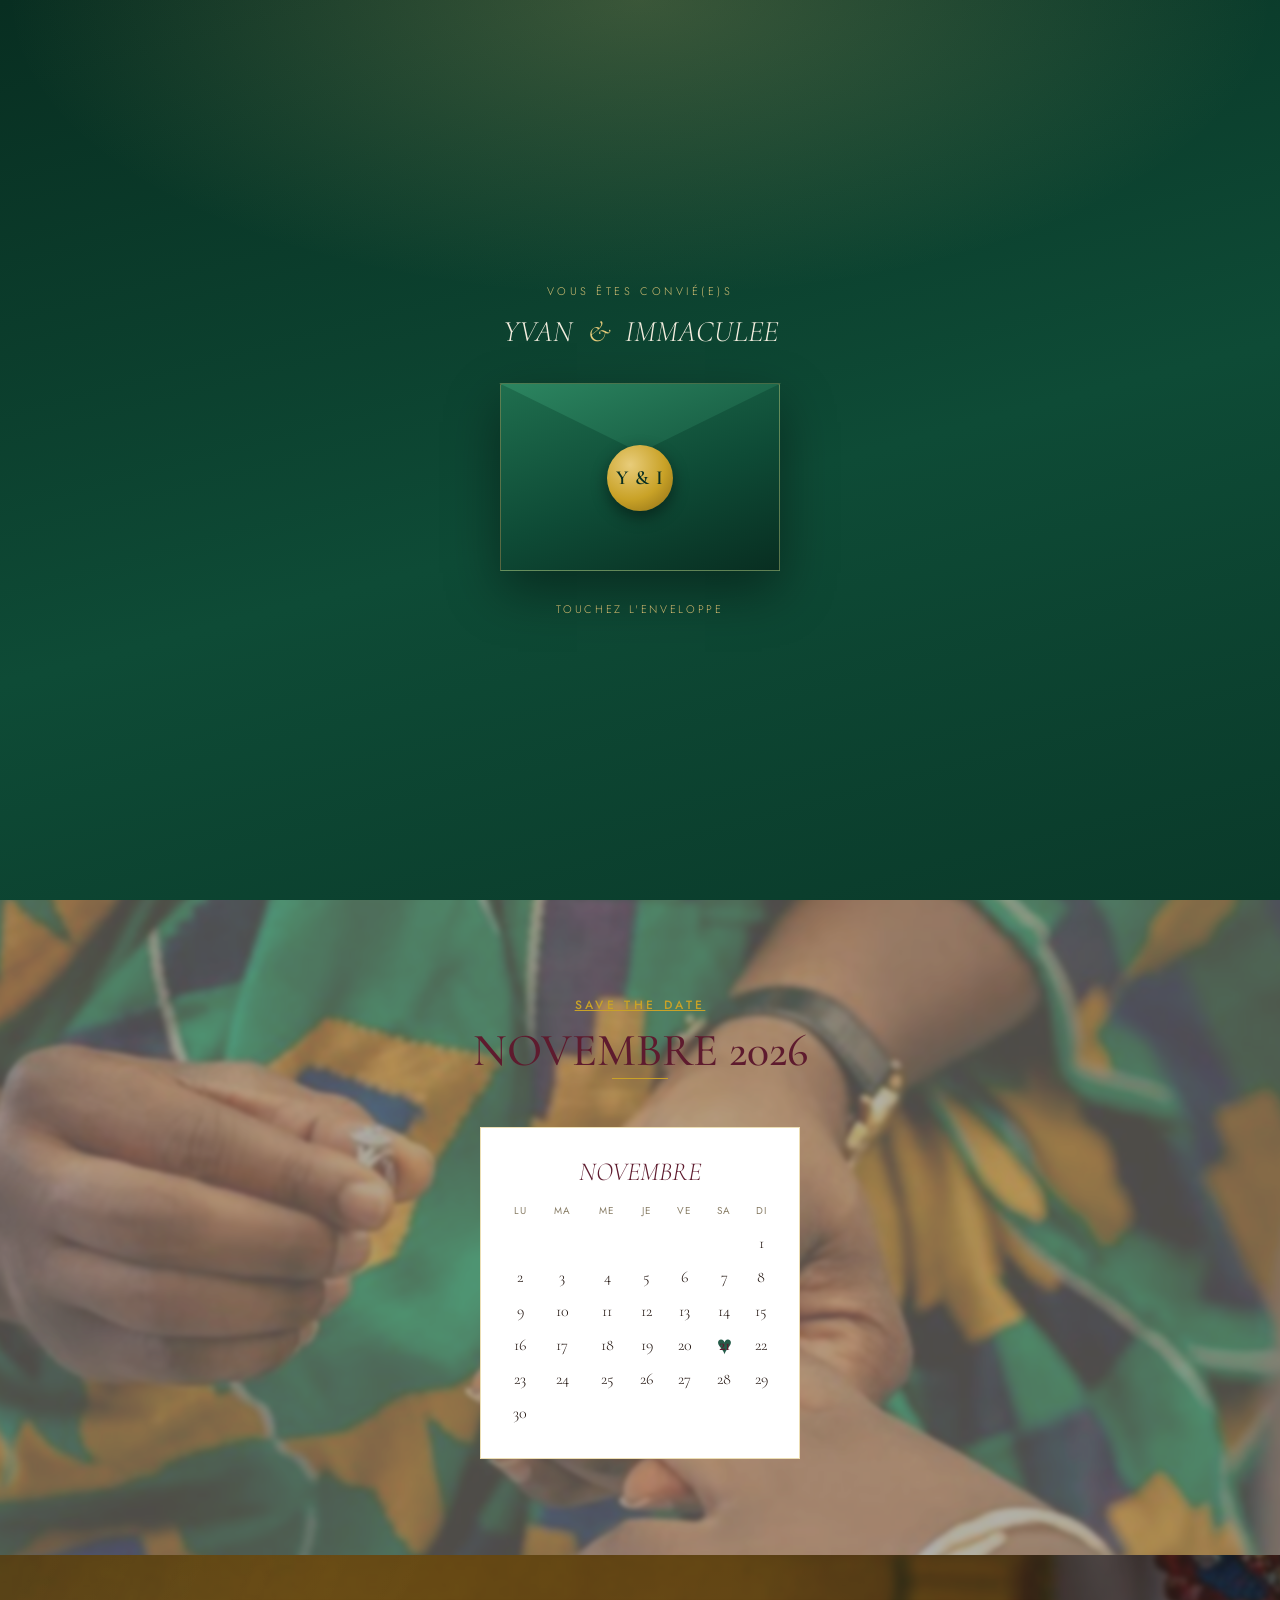
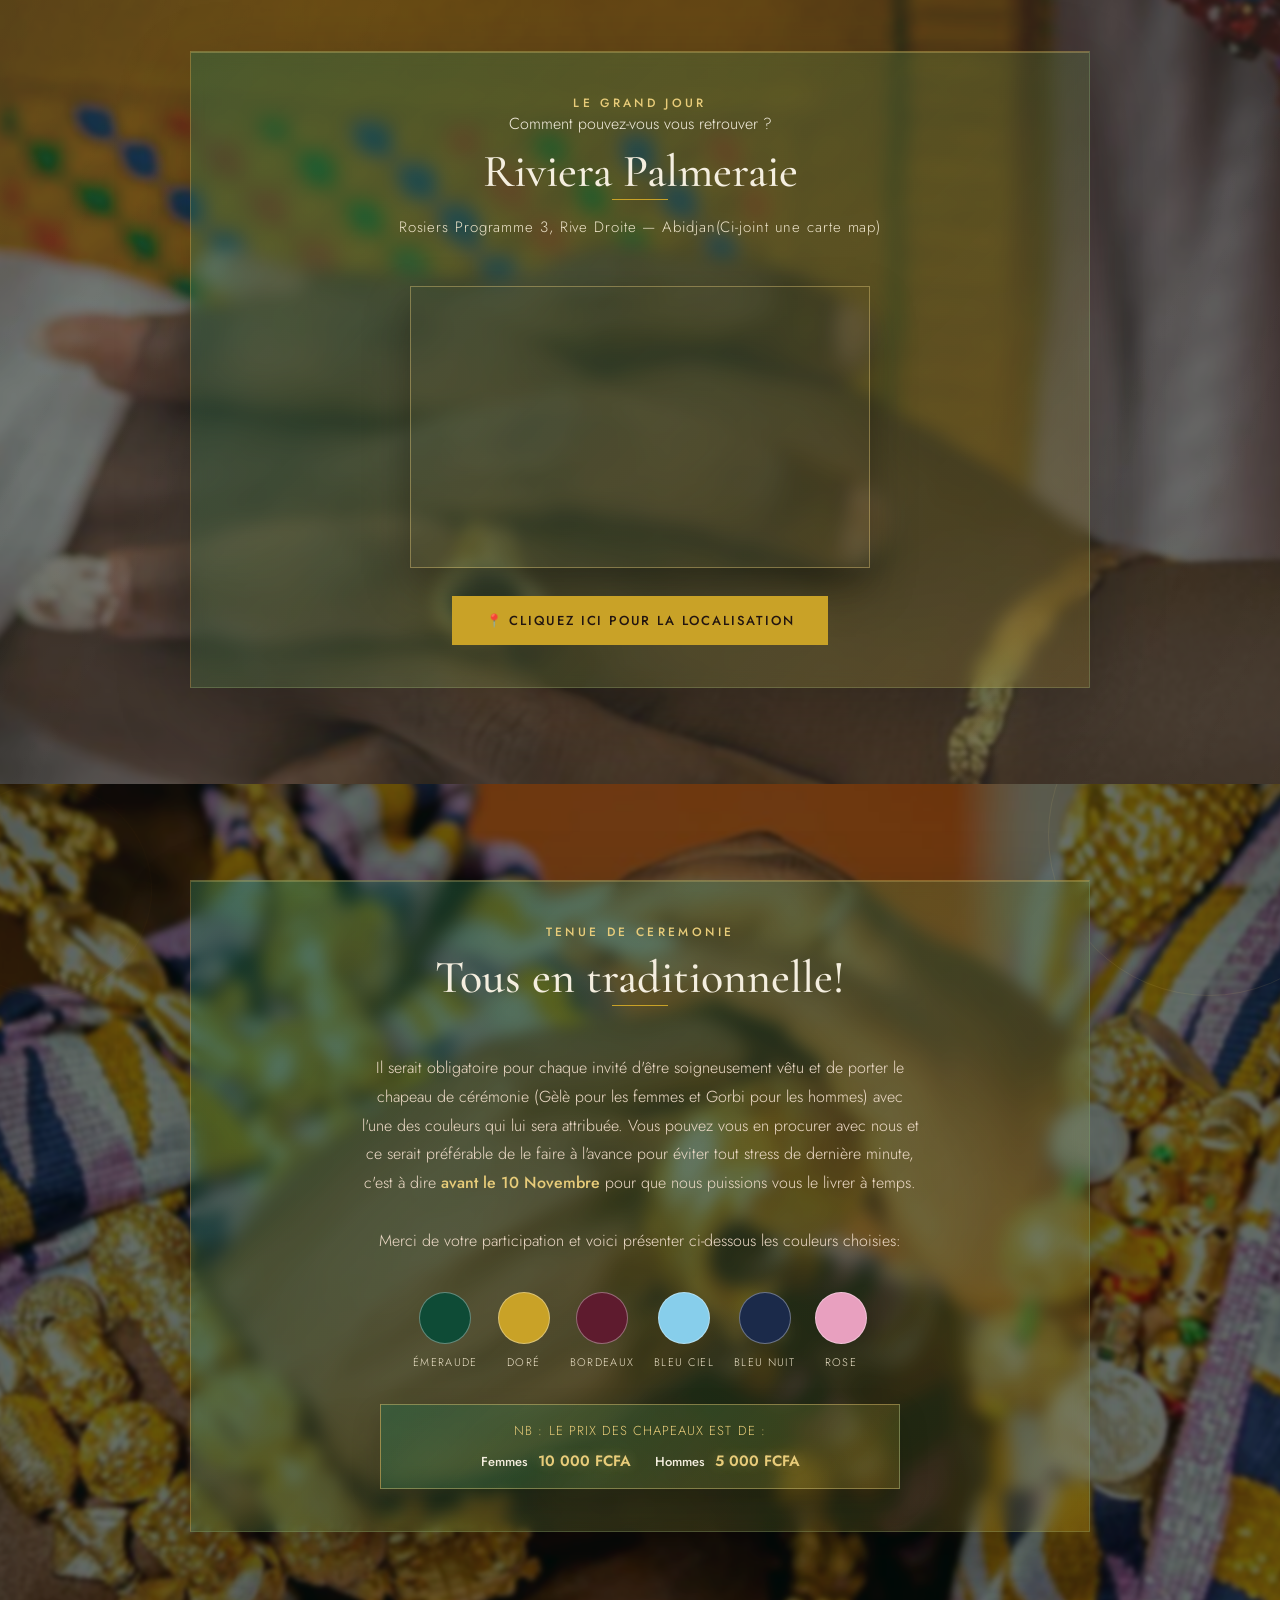
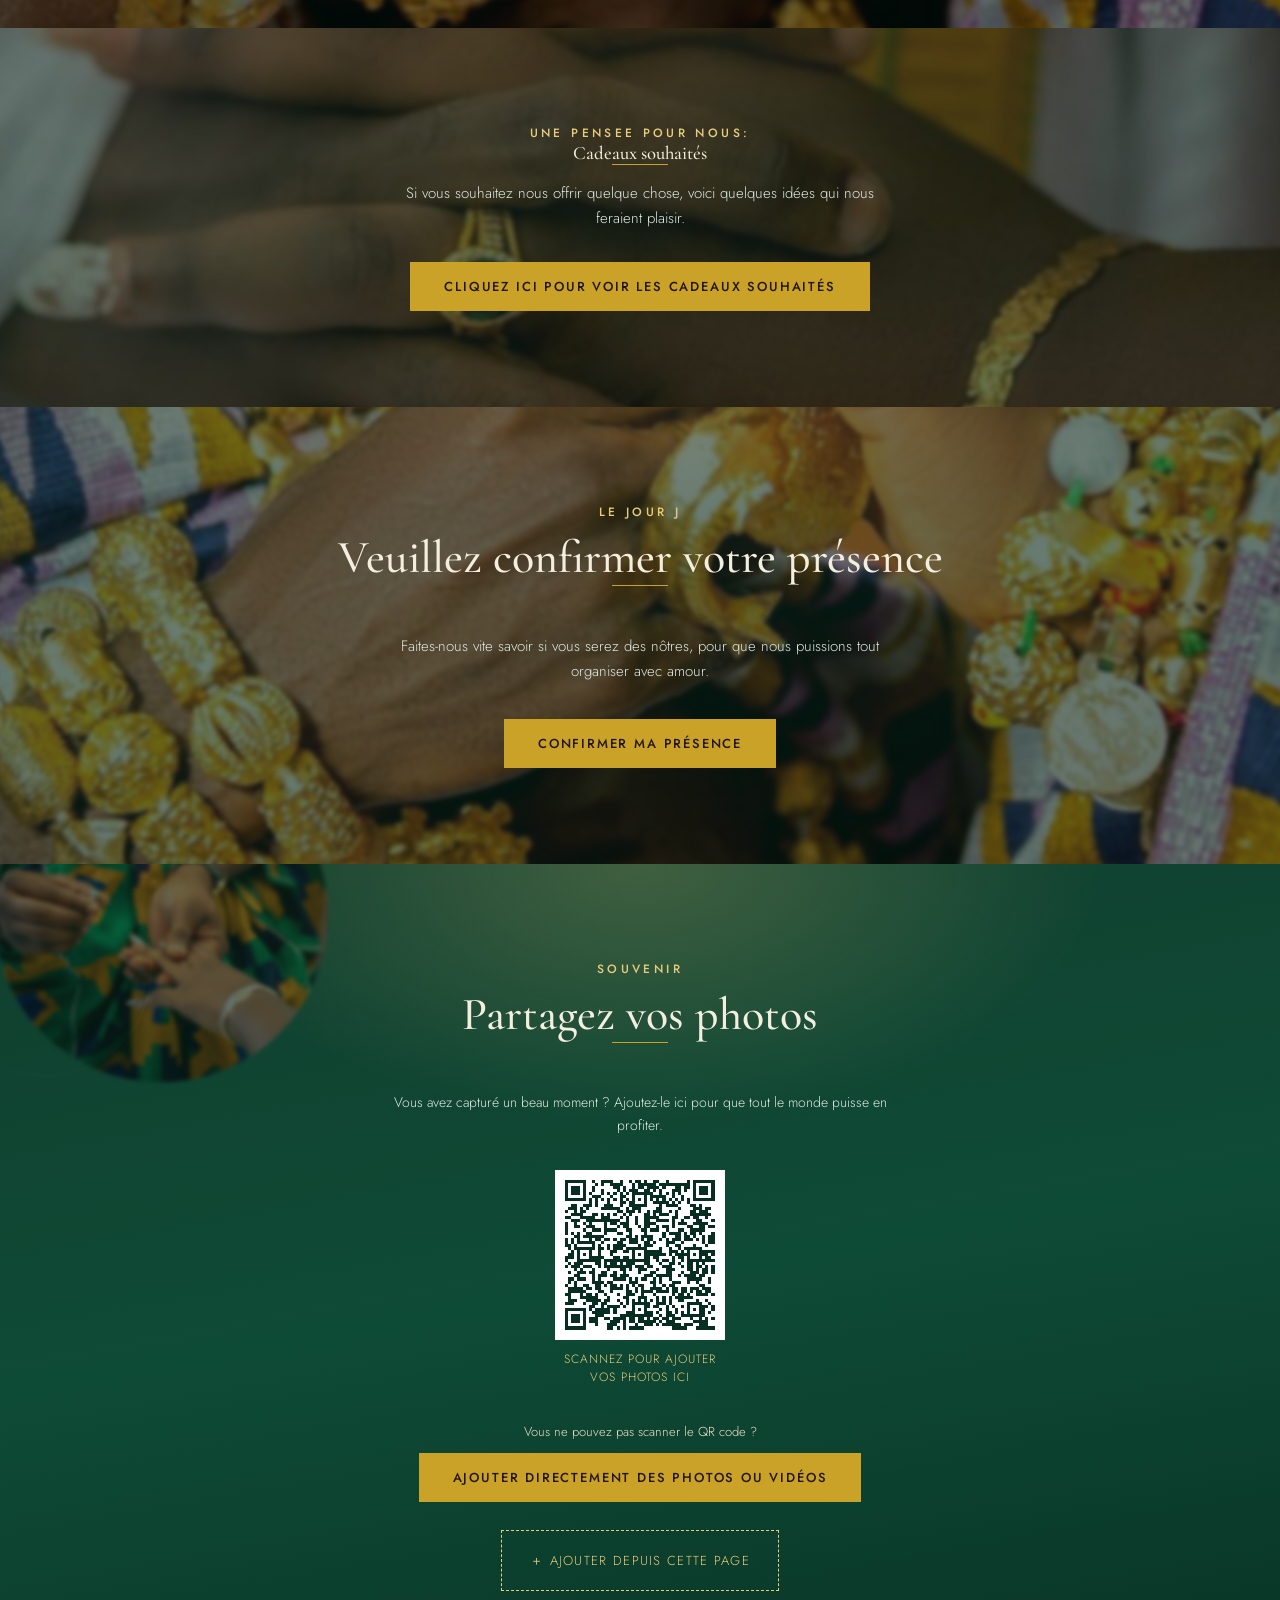
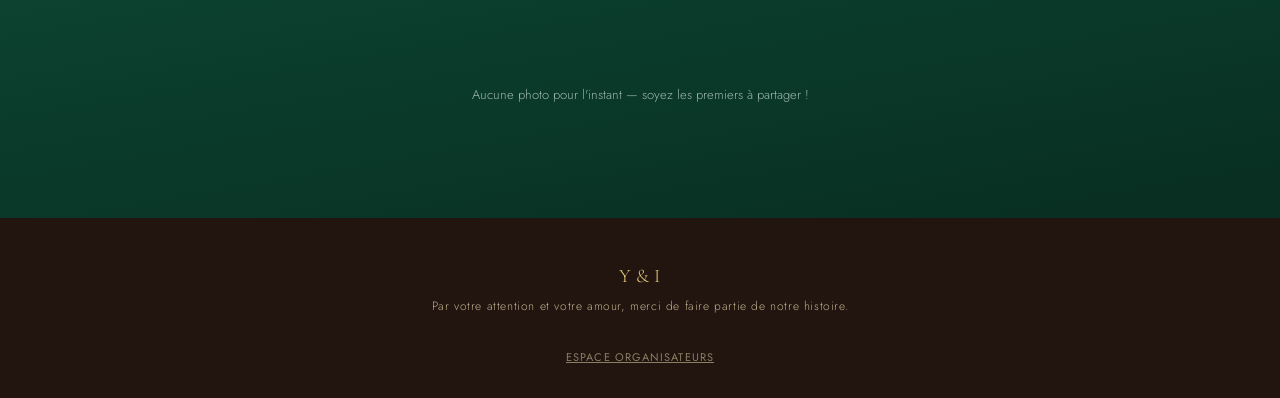
==== invitation-yves-immaculee/index.html @ b12e2ba1 "Ajout du projet invitation mariage" ====
<!DOCTYPE html>
<html lang="fr">
<head>
<meta charset="UTF-8">
<meta name="viewport" content="width=device-width, initial-scale=1.0">
<title>YVAN &amp; IMMACULEE —  CEREMONIE DE DOT</title>
<link rel="preconnect" href="https://fonts.googleapis.com">
<link href="https://fonts.googleapis.com/css2?family=Cormorant+Garamond:ital,wght@0,400;0,500;0,600;1,400;1,500&family=Jost:wght@300;400;500;600&display=swap" rel="stylesheet">
<link rel="stylesheet" href="css/style.css">
</head>
<body>
<!-- ================= ENVELOPE INTRO ================= -->
<div id="envelopeScreen">
  <div class="env-eyebrow">Vous êtes convié(e)s</div>
  <div class="env-names">YVAN <span class="amp">&amp;</span> IMMACULEE</div>
  <div class="envelope" id="envelope">
    <div class="flap"></div>
    <div class="body"></div>
    <div class="seal"><span>Y &amp; I</span></div>
  </div>
  <div class="env-tap">Touchez l'enveloppe</div>
</div>

<!-- ================= HERO ================= -->
<section class="hero">
  <div class="bgphoto"></div>
  <div class="mirror-sheen"></div>
  <div class="spark" style="top:14%; left:16%; animation-delay:0.2s;"></div>
  <div class="spark" style="top:22%; left:80%; animation-delay:1.1s;"></div>
  <div class="spark" style="top:70%; left:10%; animation-delay:1.9s;"></div>
  <div class="spark" style="top:76%; left:86%; animation-delay:0.7s;"></div>
  <div class="content">
    <div class="monogram-circle">
      <span class="letters">Y<span class="amp-mono">&amp;</span>I</span>
    </div>
    <p class="eyebrow">CEREMONIE DE DOT</p>
    <p class="family-line">Les familles SOUMAHORO et ESSECOFY<br>ont pour immense joie, de vous convier au mariage coutumier de leurs enfants</p>
    <h3>YVAN <span class="amp">&amp;</span> IMMACULEE</h3>
    <p class="date-line">Ce Samedi 21 Novembre 2026 — Riviera Palmeraie, Abidjan</p>
    <div class="countdown" id="countdown">
      <div><div class="num" id="cd-days">–</div><div class="lbl">Jours</div></div>
      <div><div class="num" id="cd-hours">–</div><div class="lbl">Heures</div></div>
      <div><div class="num" id="cd-min">–</div><div class="lbl">Min</div></div>
    </div>
  </div>
  <div class="scroll-cue">Défiler ↓</div>
</section>

<!-- ================= SAVE THE DATE ================= -->
<section class="pad savedate">
  <div class="wrap">
    <div class="section-head reveal">
      <p class="eyebrow"><u>Save the date</u></p>
      <h2 style="color:var(--bordeaux);">NOVEMBRE 2026</h2>
      <div class="hairline"></div>
    </div>
    <div class="cal reveal">
      <div class="month">NOVEMBRE</div>
      <table>
        <thead><tr><th>Lu</th><th>Ma</th><th>Me</th><th>Je</th><th>Ve</th><th>Sa</th><th>Di</th></tr></thead>
        <tbody>
          <tr><td>&nbsp;</td><td>&nbsp;</td><td>&nbsp;</td><td>&nbsp;</td><td>&nbsp;</td><td>&nbsp;</td><td>1</td></tr>
          <tr><td>2</td><td>3</td><td>4</td><td>5</td><td>6</td><td>7</td><td>8</td></tr>
          <tr><td>9</td><td>10</td><td>11</td><td>12</td><td>13</td><td>14</td><td>15</td></tr>
          <tr><td>16</td><td>17</td><td>18</td><td>19</td><td>20</td><td class="the-day"><span class="heart">♥</span><span class="n">21</span></td><td>22</td></tr>
          <tr><td>23</td><td>24</td><td>25</td><td>26</td><td>27</td><td>28</td><td>29</td></tr>
          <tr><td>30</td></tr>
        </tbody>
      </table>
    </div>
  </div>
</section>

<!-- ================= LIEU ================= -->
<section class="pad lieu">
  <div class="bgphoto"></div>
  <div class="wrap">
    <div class="section-head center reveal">
      <p class="eyebrow">LE GRAND JOUR</p>
      <p>Comment pouvez-vous vous retrouver ?</p>
      <h2>Riviera Palmeraie</h2>
      <div class="hairline"></div>
      <p class="lieu-address">Rosiers Programme 3, Rive Droite — Abidjan(Ci-joint une carte map)</p>
    </div>
    <div class="map-card reveal">
      <iframe
        src="https://www.openstreetmap.org/export/embed.html?bbox=-3.9745%2C5.3534%2C-3.9445%2C5.3734&amp;layer=mapnik&amp;marker=5.3634%2C-3.9595"
        loading="lazy" title="Localisation Riviera Palmeraie"></iframe>
    </div>
    <a class="btn btn-map reveal" href="https://www.google.com/maps/search/?api=1&query=Riviera+Palmeraie+Rosiers+Programme+3+Abidjan" target="_blank" rel="noopener">📍 Cliquez ici pour la localisation</a>
  </div>
</section>

<!-- ================= DRESS CODE ================= -->
<section class="pad dresscode">
  <div class="bgphoto"></div>
  <div class="wrap">
    <div class="section-head center reveal">
      <p class="eyebrow">TENUE DE CEREMONIE</p>
      <h2>Tous en traditionnelle!</h2>
      <div class="hairline"></div>
    </div>
    <p class="lead center">
      Il serait obligatoire pour chaque invité d'être soigneusement vêtu et de porter le chapeau de cérémonie (Gèlè pour les femmes et Gorbi pour les hommes) avec l'une des couleurs qui lui sera attribuée.
      Vous pouvez vous en procurer avec nous et ce serait préférable de le faire à l'avance pour éviter tout stress de dernière minute, c'est à dire <span class="deadline">avant le 10 Novembre</span> pour que nous puissions vous le livrer à temps. <br><br>
      Merci de votre participation et voici présenter ci-dessous les couleurs choisies:
    </p>
    <div class="swatches">
      <div class="swatch reveal"><div class="chip" style="background:#0E4B36"></div><div class="name">Émeraude</div></div>
      <div class="swatch reveal"><div class="chip" style="background:#C9A227"></div><div class="name">Doré</div></div>
      <div class="swatch reveal"><div class="chip" style="background:#5E1B2E"></div><div class="name">Bordeaux</div></div>
      <div class="swatch reveal"><div class="chip" style="background:#87CEEB"></div><div class="name">Bleu ciel</div></div>
      <div class="swatch reveal"><div class="chip" style="background:#1B2A4A"></div><div class="name">Bleu nuit</div></div>
      <div class="swatch reveal"><div class="chip" style="background:#E8A0BF"></div><div class="name">Rose</div></div>
    </div>
    <div class="hat-prices">
      <p>NB : le prix des chapeaux est de :</p>
      <div class="hat-price-list">
        <span><strong>Femmes</strong> <b>10 000 FCFA</b></span>
        <span><strong>Hommes</strong> <b>5 000 FCFA</b></span>
      </div>
    </div>
  </div>
</section>

<!-- ================= CADEAUX ================= -->
<section class="pad deepbg" id="giftsSection">
  <div class="wrap center reveal">
    <p class="eyebrow">UNE PENSEE POUR NOUS:</p>
    <h3>Cadeaux souhaités</h3>
    <div class="hairline"></div>
    <p class="lead" style="max-width:480px; margin:0 auto 30px; font-size:15px; line-height:1.7; color:#DCEAE2;">
      Si vous souhaitez nous offrir quelque chose, voici quelques idées qui nous feraient plaisir.
    </p>
    <button class="btn" id="giftsOpenBtn">Cliquez ici pour voir les cadeaux souhaités</button>
    <div class="rsvp-form" id="giftsList" style="max-width:560px;">
      <p style="text-align:center; font-family:'Cormorant Garamond',serif; font-style:italic; color:var(--cream); font-size:15px; margin-bottom:22px;">
        Pour vous guider dans vos attentions, voici quelques suggestions de cadeaux ainsi que les enseignes et centres commerciaux où les trouver à Abidjan.
      </p>

      <div class="gift-category">
        <h4>Univers Électroménager &amp; Cuisine</h4>
        <p class="where"><strong>Où chercher :</strong> PlaYce Marcory / PlaYce Palmeraie &amp; Cap Sud / Cap Nord (Hypermarché Carrefour, magasins Fnac ou boutiques de la galerie)</p>
        <ul>
          <li>Friteuse avec ou sans huile (Airfryer) de grande capacité</li>
          <li>Mixeur</li>
          <li>Ustensiles de cuisine.</li>
          <li>Gadget de rangement.</li>
          <li>Service de vaisselles, poêles et casseroles de marque</li>
          <li>Micro-onde ou mini four</li>
          <li>Machine à laver semi-automatique</li>
        </ul>
      </div>

      <div class="gift-category">
        <h4>Univers Décoration &amp; Linge de Maison</h4>
        <p class="where"><strong>Où chercher :</strong> Orca Déco (Marcory VGE / Abidjan Mall) — grand showroom d'ameublement et décoration</p>
        <ul>
          <li>Parures de lit complètes (coton satiné, king size)</li>
          <li>Ensemble de vaisselle complet de cérémonie</li>
          <li>Ensemble de verre et coupe.</li>
          <li>Miroirs décoratifs, vases en céramique ou tableaux.</li>
        </ul>
      </div>

      <div class="gift-category">
        <h4>Univers Culture &amp; Artisanat Ivoirien</h4>
        <p class="where"><strong>Où chercher :</strong> Le Comptoir des Artisans (Cocody) &amp; Le CAVA (Marcory Zone 3) — boutiques créateurs et villages artisanaux</p>
        <ul>
          <li>Véritable pagne Baoulé ou pagne Kita traditionnel de cérémonie</li>
          <li>Nappes et linge de table en tissu traditionnel revisité</li>
        </ul>
      </div>

      <div class="gift-category">
        <h4>Option Libre Choix (La Cagnotte)</h4>
        <p class="where"><strong>Où chercher :</strong> le jour de la réception, directement sur le lieu de l'événement</p>
        <ul>
          <li>Une urne sécurisée sera mise à votre disposition pour vos enveloppes</li>
          <li>Un album photo de leur mariage, une illustration ou aquarelle personnalisée de leur lieu de réception, du linge de maison brodé à leurs initiales, ou une participation à leur voyage</li>
          <li>Les présents sous forme de bouquets d'argent ou de gâteaux de billets (Money Cakes) sont également les bienvenus</li>
        </ul>
        <div class="gift-momo">
          Pour les personnes à court de liquidité :<br>
          <strong>Orange Money :</strong> 0703583299 &nbsp;•&nbsp; <strong>Wave :</strong> 0101643606
        </div>
      </div>

      <p class="gift-thanks">Merci chaleureusement pour votre présence et votre bienveillance à l'occasion de notre union !</p>
    </div>
  </div>
</section>

<!-- ================= RSVP ================= -->
<section class="pad rsvp deepbg" id="rsvpSection">
  <div class="wrap">
    <div class="section-head reveal">
      <p class="eyebrow">LE JOUR J</p>
      <h3>Veuillez confirmer votre présence</h3>
      <div class="hairline"></div>
    </div>
    <p class="lead reveal">Faites-nous vite savoir si vous serez des nôtres, pour que nous puissions tout organiser avec amour.</p>
    <button class="btn reveal" id="rsvpOpenBtn">Confirmer ma présence</button>
    <div class="rsvp-form" id="rsvpForm">
      <label for="rsvpName">Votre nom complet</label>
      <input type="text" id="rsvpName" placeholder="Ex : Immaculée SOUMAHORO" required>
      <label>Serez-vous présent(e) ?</label>
      <div class="rsvp-choice">
        <button type="button" data-val="oui" id="rsvpYes">Oui, je serai là</button>
        <button type="button" data-val="non" id="rsvpNo">Non, je ne pourrai pas</button>
      </div>
      <label for="rsvpGuests">Nombre de personnes (vous inclus(e))</label>
      <input type="number" id="rsvpGuests" min="1" value="0">
      <button class="btn" id="rsvpSubmitBtn" style="margin-top:20px; width:100%;">Envoyer ma réponse</button>
      <div class="rsvp-msg" id="rsvpMsg"></div>
      <div id="rsvpWhatsappWrap" style="display:none; margin-top:14px; text-align:center;">
        <a class="btn-outline" id="rsvpWhatsappLink" href="#" target="_blank" rel="noopener">📲 Prévenir l'organisatrice par WhatsApp</a>
      </div>
    </div>
  </div>
</section>

<!-- ================= PHOTOS ================= -->
<section class="pad photos deepbg" id="photosSection">
  <div class="wrap">
    <div class="section-head center reveal">
      <p class="eyebrow">SOUVENIR</p>
      <h3>Partagez vos photos</h3>
      <div class="hairline"></div>
    </div>
    <p class="lead center">Vous avez capturé un beau moment ? Ajoutez-le ici pour que tout le monde puisse en profiter.</p>
    <div class="qr-block reveal">
      <div id="qrCode"></div>
      <p>Scannez pour ajouter vos photos ici</p>
    </div>
    <div class="direct-upload reveal">
      <p>Vous ne pouvez pas scanner le QR code ?</p>
      <a class="btn" href="upload.html">Ajouter directement des photos ou vidéos</a>
    </div>
    <div class="upload-zone reveal">
      <label class="upload-label" for="photoInput">＋ Ajouter depuis cette page</label>
      <input type="file" id="photoInput" accept="image/*,video/mp4,video/quicktime,video/webm" multiple>
      <div class="upload-status" id="uploadStatus"></div>
    </div>
    <div class="gallery" id="gallery">
      <div class="empty">Chargement des photos…</div>
    </div>
  </div>
</section>

<footer>
  <span class="amp-small">Y &amp; I</span>
  Par votre attention et votre amour, merci de faire partie de notre histoire.
  <br><br>
  <button id="adminOpenBtn">ESPACE ORGANISATEURS</button>
</footer>

<!-- ADMIN MODAL -->
<div class="modal-overlay" id="adminOverlay">
  <div class="modal">
    <button class="modal-close" id="adminCloseBtn" aria-label="Fermer">×</button>
    <div id="adminGate">
      <h3>Espace organisateurs</h3>
      <p class="hint">Réservé aux mariés &amp; à la famille — entrez le code d'accès.</p>
      <label for="adminPass">Code</label>
      <input type="password" id="adminPass">
      <button class="btn" id="adminUnlockBtn" style="margin-top:16px;">Entrer</button>
      <p class="admin-msg" id="adminGateMsg"></p>
    </div>
    <div id="adminPanel" style="display:none;">
      <h3>Confirmations de présence</h3>
      <p class="hint">Liste des invités ayant répondu, mise à jour en temps réel.</p>
      <table class="admin-table" id="adminTableList"></table>
      <hr style="margin:26px 0; border:none; border-top:1px solid #e3dac6;">
      <h3 style="font-size:18px;">Souvenirs des invités</h3>
      <p class="hint">Récupère toutes les photos et vidéos partagées en un clic (fichier .zip téléchargé sur ton téléphone).</p>
      <button class="btn" id="adminDownloadPhotosBtn">Télécharger tous les souvenirs (.zip)</button>
      <p class="admin-msg" id="adminPhotosMsg"></p>
      <hr style="margin:26px 0; border:none; border-top:1px solid #e3dac6;">
      <h3 style="font-size:18px;">Modifier le code secret</h3>
      <p class="hint">Choisis un nouveau code d'accès pour l'espace organisateurs.</p>
      <label for="adminNewCode">Nouveau code</label>
      <input type="text" id="adminNewCode" placeholder="Ex : YVESIMMA2026">
      <button class="btn" id="adminChangeCodeBtn" style="margin-top:14px;">Enregistrer le nouveau code</button>
      <p class="admin-msg" id="adminChangeCodeMsg"></p>
    </div>
  </div>
</div>

<script src="js/lib/qrcode.min.js"></script>
<script src="js/lib/jszip.min.js"></script>
<script src="js/script.js"></script>
</body>
</html>
---- invitation-yves-immaculee/css/style.css ----
:root{
    --cream:#F4EEDF;
    --cream-2:#ECE2C8;
    --emerald:#0E4B36;
    --emerald-deep:#082E21;
    --emerald-soft:#1F6E4E;
    --emerald-mid:#155C42;
    --gold:#C9A227;
    --gold-soft:#E8CC7A;
    --gold-dim: rgba(201,162,39,0.35);
    --bordeaux:#5E1B2E;
    --bordeaux-deep:#3B0F1D;
    --ink:#221510;
    --line: rgba(201,162,39,0.35);
    --glass-bg: rgba(232, 204, 122, 0.08);
    --glass-border: rgba(232, 204, 122, 0.28);
  }
  *{box-sizing:border-box;margin:0;padding:0;}
  html{scroll-behavior:smooth;}
  body{
    background:var(--cream);
    color:var(--ink);
    font-family:'Jost', sans-serif;
    font-weight:300;
    overflow-x:hidden;
  }
  h1,h2,h3,.serif{
    font-family:'Cormorant Garamond', serif;
    font-weight:500;
  }
  .eyebrow{
    font-family:'Jost', sans-serif;
    font-size:12px;
    letter-spacing:0.28em;
    text-transform:uppercase;
    color:var(--gold);
    font-weight:500;
  }
  @media (prefers-reduced-motion: reduce){
    *{animation-duration:0.01ms !important; animation-iteration-count:1 !important; transition-duration:0.01ms !important;}
  }

  /* ================= ENVELOPE INTRO ================= */
  #envelopeScreen{
    position:fixed; inset:0; z-index:100;
    display:flex; flex-direction:column; align-items:center; justify-content:center;
    background:
      radial-gradient(90% 60% at 50% 0%, rgba(232,204,122,0.22) 0%, rgba(232,204,122,0) 55%),
      linear-gradient(165deg, var(--emerald-deep) 0%, var(--emerald) 55%, #0a3a2a 100%);
    text-align:center;
    padding:32px;
    transition:opacity 1s ease, visibility 1s ease;
  }
  #envelopeScreen.hidden{opacity:0; visibility:hidden; pointer-events:none;}
  .env-eyebrow{
    color:var(--gold-soft);
    font-size:11px;
    letter-spacing:0.32em;
    text-transform:uppercase;
    margin-bottom:14px;
    opacity:0.9;
  }
  .env-names{
    font-family:'Cormorant Garamond', serif;
    font-style:italic;
    color:var(--cream);
    font-size:clamp(22px,6vw,30px);
    margin-bottom:34px;
  }
  .env-names .amp{color:var(--gold-soft);padding:0 8px;}
  .envelope{
    width:min(78vw, 280px);
    aspect-ratio:1.5/1;
    position:relative;
    cursor:pointer;
    -webkit-tap-highlight-color:transparent;
  }
  .envelope .body{
    position:absolute; inset:0;
    background:linear-gradient(160deg,#1F6E4E,#0E4B36 55%,#082E21);
    border:1px solid rgba(232,204,122,0.35);
    box-shadow:0 20px 50px rgba(0,0,0,0.4);
  }
  .envelope .flap{
    position:absolute; top:-1px; left:-1px; right:-1px;
    height:60%;
    background:linear-gradient(160deg,#2C8560,#0E4B36);
    clip-path: polygon(0 0, 100% 0, 50% 62%);
    border:1px solid rgba(232,204,122,0.35);
    transform-origin:top center;
    transition:transform 0.9s cubic-bezier(.4,.2,.2,1);
    z-index:3;
  }
  .envelope.open .flap{ transform: rotateX(155deg); }
  .envelope .seal{
    position:absolute; top:50%; left:50%;
    width:66px; height:66px;
    transform:translate(-50%,-50%);
    border-radius:50%;
    background:radial-gradient(circle at 35% 30%, #E8CC7A, #C9A227 55%, #8a6a14 100%);
    display:flex; align-items:center; justify-content:center;
    box-shadow:0 6px 16px rgba(0,0,0,0.45);
    z-index:4;
    transition:transform 0.5s ease, opacity 0.5s ease;
  }
  .envelope.open .seal{ transform:translate(-50%,-50%) scale(0.4); opacity:0; }
  .envelope .seal span{
    font-family:'Cormorant Garamond', serif;
    color:#082E21;
    font-size:20px;
    letter-spacing:1px;
    font-weight:600;
  }
  .env-tap{
    margin-top:30px;
    color:var(--gold-soft);
    font-size:11px;
    letter-spacing:0.24em;
    text-transform:uppercase;
    animation:tapPulse 2.4s ease-in-out infinite;
  }
  @keyframes tapPulse{0%,100%{opacity:0.55;}50%{opacity:1;}}
  .env-leaf{
    position:absolute; width:34px; opacity:0.5;
  }

  /* ================= HERO ================= */
  .hero{
    min-height:100vh;
    background:
      radial-gradient(60% 45% at 50% 0%, rgba(232,204,122,0.28) 0%, rgba(232,204,122,0) 60%),
      linear-gradient(170deg, #123E2E 0%, #0E4B36 45%, #082E21 100%);
    color:var(--cream);
    display:flex; flex-direction:column; align-items:center; justify-content:center;
    text-align:center;
    padding:70px 24px 90px;
    position:relative;
    overflow:hidden;
  }
  .hero .bgphoto{
    position:absolute; inset:0;
    background-image:url('../img/photo1.jpg');
    background-size:cover; background-position:center 30%;
    filter:blur(2px) brightness(0.58) saturate(1.15);
    transform:scale(1.04);
    opacity:0.72;
  }
  .hero .mirror-sheen{
    position:absolute; inset:0;
    background:
      linear-gradient(115deg, rgba(255,255,255,0.14) 0%, rgba(255,255,255,0) 22%, rgba(255,255,255,0) 78%, rgba(255,255,255,0.08) 100%),
      linear-gradient(170deg, rgba(8,46,33,0.35) 0%, rgba(201,162,39,0.16) 55%, rgba(8,46,33,0.55) 100%);
    mix-blend-mode:soft-light;
    pointer-events:none;
  }
  .hero::before{
    content:"";
    position:absolute; inset:16px;
    border:1px solid rgba(232,204,122,0.4);
    pointer-events:none;
  }
  .hero .content{
    position:relative; z-index:2; display:flex; flex-direction:column; align-items:center;
    padding:34px 42px;
    border:1px solid rgba(232,204,122,0.24);
    background:linear-gradient(135deg, rgba(31,110,78,0.34), rgba(201,162,39,0.16));
    box-shadow:0 24px 70px rgba(0,0,0,0.2), inset 0 1px 0 rgba(232,204,122,0.28);
    backdrop-filter:blur(5px);
    -webkit-backdrop-filter:blur(5px);
  }
  .hero .spark{
    position:absolute; width:4px; height:4px; border-radius:50%;
    background:var(--gold-soft); opacity:0;
    animation:twinkle 3.6s ease-in-out infinite;
  }
  @keyframes fadeUp{ to{opacity:1; transform:translateY(0);} }
  @keyframes twinkle{0%,100%{opacity:0; transform:scale(0.6);}50%{opacity:0.9; transform:scale(1.3);}}
  .monogram-circle{
    width:120px; height:120px; border-radius:50%;
    border:1px solid rgba(232,204,122,0.55);
    display:flex; align-items:center; justify-content:center;
    position:relative; margin-bottom:22px;
    opacity:0; animation:fadeUp 1.2s ease forwards 0.1s;
  }
  .monogram-circle::before{
    content:""; position:absolute; inset:9px;
    border:1px solid rgba(232,204,122,0.3); border-radius:50%;
  }
  .monogram-circle .letters{
    font-family:'Cormorant Garamond', serif; font-size:36px; font-weight:500;
    color:var(--gold-soft); letter-spacing:2px;
  }
  .monogram-circle .letters .amp-mono{
    font-style:italic; font-size:19px; color:var(--cream); padding:0 6px; vertical-align:middle;
  }
  .family-line{
    font-family:'Cormorant Garamond', serif; font-style:italic;
    font-size:clamp(15px,2.4vw,19px); color:var(--cream-2);
    max-width:520px; line-height:1.65;
    opacity:0; animation:fadeUp 1s ease forwards 1.1s;
  }
  .hero .eyebrow{opacity:0; animation:fadeUp 1s ease forwards 1.5s; color:var(--gold-soft); margin-top:16px;}
  .hero h1{
    font-size:clamp(46px,9vw,90px); line-height:0.95; margin:14px 0 12px;
    opacity:0; color:var(--cream); animation:fadeUp 1.2s ease forwards 1.7s;
  }
  .hero h1 .amp{color:var(--gold-soft); font-style:italic; padding:0 14px;}
  .hero .date-line{
    font-size:14px; letter-spacing:0.16em; text-transform:uppercase; color:var(--cream-2);
    opacity:0; animation:fadeUp 1s ease forwards 2s;
  }
  .countdown{display:flex; gap:26px; margin-top:42px; opacity:0; animation:fadeUp 1s ease forwards 2.3s;}
  .countdown div{text-align:center;}
  .countdown .num{font-family:'Cormorant Garamond',serif; font-size:36px; color:var(--gold-soft);}
  .countdown .lbl{font-size:10px; letter-spacing:0.2em; text-transform:uppercase; color:var(--cream-2);}
  .scroll-cue{
    position:absolute; bottom:28px; font-size:11px; letter-spacing:0.2em; text-transform:uppercase;
    color:var(--gold-soft); opacity:0; z-index:2;
    animation:fadeUp 1s ease forwards 2.7s, bob 2.4s ease-in-out infinite 3.3s;
  }
  @keyframes bob{0%,100%{transform:translateY(0);}50%{transform:translateY(6px);}}

  /* ================= GENERIC SECTIONS ================= */
  section.pad{padding:96px 24px;}
  .wrap{max-width:900px; margin:0 auto;}
  .center{text-align:center;}
  .section-head{margin-bottom:48px;}
  .section-head h2,
  .section-head h3{font-size:clamp(30px,5vw,46px); margin-top:8px;}
  .hairline{width:56px; height:1px; background:var(--gold); margin:0 auto 16px;}
  .reveal{opacity:0; transform:translateY(26px); transition:opacity 0.9s cubic-bezier(.2,.7,.3,1), transform 0.9s cubic-bezier(.2,.7,.3,1);}
  .reveal.visible{opacity:1; transform:none;}

  .deepbg{
    background:
      radial-gradient(60% 45% at 50% 0%, rgba(232,204,122,0.22) 0%, rgba(232,204,122,0) 60%),
      linear-gradient(170deg, #123E2E 0%, #0E4B36 45%, #082E21 100%);
    color:var(--cream);
    position:relative; overflow:hidden;
  }
  .deepbg::before,
  .savedate::before{
    content:"";
    position:absolute; inset:0;
    background-size:cover;
    background-position:center;
    filter:blur(2px) brightness(0.58) saturate(1.1);
    transform:scale(1.04);
    opacity:0.68;
    z-index:0;
  }
  #giftsSection::before{background-image:url('../img/photo2.jpg');}
  #rsvpSection::before{background-image:url('../img/photo3.jpg');}
  #photosSection::before{background-image:url('../img/photo1.jpg');}
  .savedate::before{background-image:url('../img/photo1.jpg');}
  .deepbg::after{
    content:"";
    position:absolute; inset:0;
    background:linear-gradient(115deg, rgba(255,255,255,0.08) 0%, rgba(255,255,255,0) 30%, rgba(255,255,255,0) 75%, rgba(255,255,255,0.05) 100%);
    mix-blend-mode:soft-light; pointer-events:none;
  }
  .deepbg > *{position:relative; z-index:1;}
  .savedate > *{position:relative; z-index:1;}
  .deepbg .section-head h2,
  .deepbg .section-head h3{color:var(--cream);}
  .deepbg .eyebrow{color:var(--gold-soft);}

  /* ---- Save the date calendar ---- */
  .savedate{text-align:center; position:relative; overflow:hidden;}
  .cal{max-width:320px; margin:0 auto; background:#fff; border:1px solid var(--line); padding:28px 20px;}
  .cal .month{font-family:'Cormorant Garamond',serif; font-style:italic; font-size:26px; color:var(--bordeaux); margin-bottom:16px;}
  .cal table{width:100%; border-collapse:collapse;}
  .cal th{font-size:10px; letter-spacing:0.1em; text-transform:uppercase; color:#8a7f68; padding-bottom:8px; font-weight:400;}
  .cal td{font-family:'Cormorant Garamond',serif; font-size:16px; text-align:center; padding:7px 0; color:var(--ink);}
  .cal td.the-day{position:relative; color:var(--bordeaux); font-weight:600;}
  .cal td.the-day .heart{
    position:absolute; inset:0; display:flex; align-items:center; justify-content:center;
    font-size:26px; color:var(--emerald); opacity:0.9;
  }
  .cal td.the-day span.n{position:relative; z-index:2;}

  /* ---- Lieu (avec carte GPS) ---- */
  .lieu{position:relative; overflow:hidden; color:var(--cream); text-align:center;}
  .lieu .bgphoto{
    background-image:url('../img/photo2.jpg');
    position:absolute; inset:0;
    background-size:cover; background-position:center 30%;
    filter:blur(2px) brightness(0.5) saturate(1.1);
    transform:scale(1.04);
    opacity:0.78;
    z-index:0;
  }
  .lieu::before{content:""; position:absolute; inset:0; background:linear-gradient(170deg, rgba(8,46,33,0.7), rgba(14,75,54,0.55)); z-index:0;}
  .lieu::after{content:""; position:absolute; inset:0; background:linear-gradient(115deg, rgba(255,255,255,0.1) 0%, rgba(255,255,255,0) 28%, rgba(255,255,255,0) 76%, rgba(255,255,255,0.06) 100%); mix-blend-mode:soft-light; z-index:0; pointer-events:none;}
  .lieu > *{position:relative; z-index:1;}
  .lieu .wrap{
    padding:42px 34px;
    border:1px solid rgba(232,204,122,0.24);
    background:linear-gradient(135deg, rgba(31,110,78,0.4), rgba(201,162,39,0.18));
    box-shadow:0 24px 70px rgba(0,0,0,0.22), inset 0 1px 0 rgba(232,204,122,0.3);
    backdrop-filter:blur(8px);
    -webkit-backdrop-filter:blur(8px);
  }
  .lieu .eyebrow{color:var(--gold-soft);}
  .lieu .section-head h2,
  .lieu .section-head h3{color:var(--cream);}
  .lieu-address{font-size:15px; letter-spacing:0.06em; color:var(--cream-2); margin-top:4px;}
  .map-card{
    width:min(100%, 460px); margin:36px auto 28px; border:1px solid rgba(232,204,122,0.4);
    overflow:hidden; box-shadow:0 20px 40px rgba(0,0,0,0.35);
  }
  .map-card iframe{width:100%; height:280px; border:0; display:block; filter:saturate(0.85);}
  .btn-map{display:inline-block; text-decoration:none;}

  /* ---- Dress code ---- */
  .dresscode{position:relative; overflow:hidden; background:var(--emerald-deep);}
  .dresscode::after{content:""; position:absolute; inset:0; background:linear-gradient(115deg, rgba(255,255,255,0.1) 0%, rgba(255,255,255,0) 28%, rgba(255,255,255,0) 76%, rgba(255,255,255,0.06) 100%); mix-blend-mode:soft-light; z-index:0; pointer-events:none;}
  .welcome-line{
    font-family:'Cormorant Garamond',serif; font-style:italic; text-align:center;
    font-size:clamp(19px,3.6vw,26px); color:var(--cream); max-width:520px; margin:0 auto 40px; line-height:1.5;
  }
  .dresscode .bgphoto{
    position:absolute; inset:0;
    background-image:url('../img/photo3.jpg');
    background-size:cover; background-position:center 35%;
    filter:blur(2px) brightness(0.52) saturate(1.1);
    transform:scale(1.04);
    opacity:0.78;
    z-index:0;
  }
  .dresscode > *{position:relative; z-index:1;}
  .dresscode .wrap{
    padding:42px 34px;
    border:1px solid rgba(232,204,122,0.22);
    background:linear-gradient(135deg, rgba(31,110,78,0.42), rgba(201,162,39,0.18));
    box-shadow:0 24px 70px rgba(0,0,0,0.2), inset 0 1px 0 rgba(232,204,122,0.26);
    backdrop-filter:blur(8px);
    -webkit-backdrop-filter:blur(8px);
  }
  .dresscode::before{content:""; position:absolute; width:320px; height:320px; border:1px solid rgba(232,204,122,0.1); border-radius:50%; top:-110px; right:-90px; pointer-events:none; z-index:1;}
  .dresscode::after{content:""; position:absolute; width:210px; height:210px; border:1px solid rgba(232,204,122,0.08); border-radius:50%; bottom:-80px; left:-60px; pointer-events:none;}
  .dresscode .eyebrow{color:var(--gold-soft);}
  .dresscode .section-head h2,
  .dresscode .section-head h3{color:var(--cream);}
  .dresscode p.lead{max-width:560px; margin:0 auto 36px; font-size:16px; line-height:1.8; color:#EFDCC9;}
  .dresscode .deadline{color:var(--gold-soft); font-weight:500;}
  .swatches{display:flex; justify-content:center; gap:20px; flex-wrap:wrap;}
  .swatch{text-align:center;}
  .swatch .chip{width:52px; height:52px; border-radius:50%; margin:0 auto 10px; border:1px solid rgba(255,255,255,0.35); transition:transform 0.35s ease;}
  .swatch:hover .chip{transform:scale(1.12);}
  .swatch .name{font-size:11px; letter-spacing:0.12em; text-transform:uppercase; color:var(--cream-2);}
  .hat-prices{
    max-width:520px; margin:34px auto 0; padding:16px 20px;
    border:1px solid rgba(232,204,122,0.42);
    background:linear-gradient(135deg, rgba(31,110,78,0.42), rgba(201,162,39,0.2));
    color:var(--cream-2); text-align:center; box-shadow:0 12px 30px rgba(0,0,0,0.16);
  }
  .hat-prices p{margin-bottom:10px; color:var(--gold-soft); font-size:13px; letter-spacing:0.08em; text-transform:uppercase;}
  .hat-price-list{display:flex; justify-content:center; gap:24px; flex-wrap:wrap;}
  .hat-price-list span{font-size:13px;}
  .hat-price-list strong{color:var(--cream); font-weight:500; margin-right:6px;}
  .hat-price-list b{color:var(--gold-soft); font-size:15px; font-weight:600; text-shadow:0 0 12px rgba(232,204,122,0.32);}

  /* ---- RSVP ---- */
  .rsvp{text-align:center; position:relative; overflow:hidden;}
  .rsvp .eyebrow{color:var(--gold-soft);}
  .rsvp .section-head h2,
  .rsvp .section-head h3{color:var(--cream);}
  .rsvp p.lead{max-width:480px; margin:0 auto 34px; font-size:15px; line-height:1.7; color:#DCEAE2;}
  .btn{
    background:var(--gold); color:var(--ink); border:none; padding:15px 34px; font-size:13px;
    letter-spacing:0.14em; text-transform:uppercase; transition:background 0.25s ease, transform 0.2s ease; cursor:pointer;
    font-family:'Jost',sans-serif; font-weight:500;
  }
  .btn:hover{background:var(--gold-soft); transform:translateY(-2px);}
  .btn:focus-visible{outline:2px solid var(--gold-soft); outline-offset:3px;}
  .btn-outline{
    background:transparent; color:var(--cream); border:1px solid var(--gold-soft); padding:12px 24px;
    font-size:12px; letter-spacing:0.12em; text-transform:uppercase; cursor:pointer; font-family:'Jost',sans-serif;
  }
  .rsvp-form{
    max-width:420px; margin:34px auto 0; background:linear-gradient(135deg, rgba(31,110,78,0.38), rgba(201,162,39,0.14)); border:1px solid rgba(232,204,122,0.3);
    padding:30px 26px; text-align:left; display:none;
  }
  .rsvp-form.open{display:block;}
  .rsvp-form label{display:block; font-size:11px; letter-spacing:0.1em; text-transform:uppercase; color:var(--gold-soft); margin:14px 0 6px;}

  /* ---- Gift list content ---- */
  .gift-category{text-align:left; margin-bottom:26px;}
  .gift-category:last-child{margin-bottom:0;}
  .gift-category h4{
    font-family:'Cormorant Garamond',serif; font-style:italic; font-size:20px;
    color:var(--gold-soft); margin-bottom:6px;
  }
  .gift-category .where{font-size:12px; color:var(--cream-2); margin-bottom:10px; line-height:1.5;}
  .gift-category .where strong{color:var(--gold-soft); font-weight:500;}
  .gift-category ul{list-style:none; padding:0; margin:0;}
  .gift-category li{
    font-size:13.5px; color:var(--cream); line-height:1.6; padding-left:16px; position:relative; margin-bottom:6px;
  }
  .gift-category li::before{content:"—"; position:absolute; left:0; color:var(--gold-soft);}
  .gift-momo{
    margin-top:6px; padding:14px 16px; border:1px solid rgba(232,204,122,0.3); font-size:13px; color:var(--cream-2);
  }
  .gift-momo strong{color:var(--gold-soft);}
  .gift-thanks{
    text-align:center; font-family:'Cormorant Garamond',serif; font-style:italic; color:var(--gold-soft);
    font-size:16px; margin-top:22px;
  }
  .rsvp-form input, .rsvp-form select{
    width:100%; padding:12px 14px; background:rgba(255,255,255,0.06); border:1px solid rgba(255,255,255,0.25);
    color:#fff; font-family:'Jost',sans-serif; font-size:14px;
  }
  .rsvp-form .rsvp-choice{display:flex; gap:10px; margin-top:6px;}
  .rsvp-choice button{
    flex:1; padding:10px; background:rgba(255,255,255,0.06); border:1px solid rgba(255,255,255,0.25);
    color:var(--cream); font-family:'Jost',sans-serif; font-size:13px; cursor:pointer;
  }
  .rsvp-choice button.active{background:var(--gold); color:var(--ink); border-color:var(--gold);}
  .rsvp-msg{margin-top:16px; font-size:13px; color:var(--gold-soft); min-height:18px;}

  /* ---- Photos ---- */
  .photos{position:relative; overflow:hidden;}
  .photos::before{content:""; position:absolute; width:320px; height:320px; border:1px solid rgba(255,255,255,0.08); border-radius:50%; top:-110px; right:-90px; pointer-events:none;}
  .photos::after{content:""; position:absolute; width:210px; height:210px; border:1px solid rgba(255,255,255,0.06); border-radius:50%; bottom:-80px; left:-60px; pointer-events:none;}
  .photos .eyebrow{color:var(--gold-soft);}
  .photos .section-head h2,
  .photos .section-head h3{color:var(--cream);}
  .photos p.lead{max-width:500px; margin:0 auto 32px; font-size:14px; line-height:1.7; color:#DCEAE2;}
  .qr-block{width:min(100%, 180px); margin:0 auto 36px; text-align:center;}
  .qr-block canvas, .qr-block img{background:#fff; padding:10px; display:block; margin:0 auto 10px;}
  .qr-block p{font-size:12px; letter-spacing:0.08em; text-transform:uppercase; color:var(--gold-soft);}
  .direct-upload{margin:0 auto 28px; text-align:center;}
  .direct-upload p{margin-bottom:12px; color:var(--cream-2); font-size:13px;}
  .direct-upload .btn{display:inline-block; text-decoration:none;}
  .upload-zone{max-width:460px; margin:0 auto 46px; text-align:center;}
  .upload-label{
    display:inline-block; border:1px dashed var(--gold-soft); padding:20px 28px; font-size:13px;
    letter-spacing:0.1em; text-transform:uppercase; color:var(--gold-soft); cursor:pointer; transition:background 0.25s ease;
  }
  .upload-label:hover{background:rgba(201,162,39,0.1);}
  input[type=file]{display:none;}
  .upload-status{margin-top:12px; font-size:13px; color:var(--gold-soft); min-height:18px;}
  .gallery{display:grid; grid-template-columns:repeat(auto-fill, minmax(110px,1fr)); gap:10px; width:min(100%, 760px); margin:0 auto;}
  .gallery img{width:100%; aspect-ratio:1; height:auto; object-fit:cover; border:1px solid rgba(255,255,255,0.15); transition:transform 0.4s ease;}
  .gallery video{width:100%; aspect-ratio:1; height:auto; object-fit:cover; border:1px solid rgba(255,255,255,0.15); background:#082E21;}
  .gallery img:hover{transform:scale(1.04);}
  .gallery .empty{grid-column:1/-1; text-align:center; font-size:13px; color:#9db7ac; padding:18px 0;}

  /* ---- Footer ---- */
  footer{background:var(--ink); color:#BDAF8C; text-align:center; padding:46px 24px 32px; font-size:12px; letter-spacing:0.05em;}
  footer .amp-small{color:var(--gold-soft); font-family:'Cormorant Garamond',serif; font-size:19px; display:block; margin-bottom:10px;}
  footer button{background:none; border:none; color:#8a7f64; font-size:11px; letter-spacing:0.1em; text-transform:uppercase; margin-top:16px; text-decoration:underline; cursor:pointer; font-family:inherit;}

  @media (max-width:560px){
    .hero .content,
    .lieu .wrap,
    .dresscode .wrap{padding-left:20px; padding-right:20px;}
  }

  /* ---- Admin modal ---- */
  .modal-overlay{position:fixed; inset:0; background:rgba(10,10,8,0.72); display:none; align-items:center; justify-content:center; padding:20px; z-index:50;}
  .modal-overlay.open{display:flex;}
  .modal{background:var(--cream); max-width:520px; width:100%; max-height:86vh; overflow-y:auto; padding:32px 28px; position:relative;}
  .modal h3{font-size:24px; margin-bottom:6px; color:var(--bordeaux);}
  .modal p.hint{font-size:12px; color:#7a7364; margin-bottom:16px;}
  .modal label{display:block; font-size:11px; letter-spacing:0.1em; text-transform:uppercase; color:#5a5245; margin:12px 0 6px;}
  .modal input{width:100%; padding:10px 12px; border:1px solid #d8cfba; background:#fff; font-family:'Jost',sans-serif; font-size:14px;}
  .modal-close{position:absolute; top:12px; right:14px; background:none; border:none; font-size:20px; color:#7a7364; cursor:pointer;}
  .admin-table{width:100%; margin-top:18px; font-size:13px; border-collapse:collapse;}
  .admin-table th, .admin-table td{text-align:left; padding:6px 4px; border-bottom:1px solid #e3dac6;}
  .admin-msg{font-size:12px; margin-top:10px; color:var(--emerald);}
  .admin-delete-btn{background:none; border:none; color:var(--bordeaux); font-size:12px; text-decoration:underline; cursor:pointer; font-family:inherit; padding:0;}

  /* ---- QR upload page ---- */
  .upload-page{min-height:100vh; background:linear-gradient(145deg, #082E21, #0E4B36 58%, #155C42); color:var(--cream);}
  .upload-shell{min-height:100vh; display:flex; align-items:center; justify-content:center; padding:24px;}
  .upload-panel{width:min(100%, 560px); padding:42px 34px; text-align:center; border:1px solid rgba(232,204,122,0.38); background:linear-gradient(135deg, rgba(31,110,78,0.48), rgba(201,162,39,0.18)); box-shadow:0 24px 70px rgba(0,0,0,0.28), inset 0 1px 0 rgba(232,204,122,0.28); backdrop-filter:blur(8px); -webkit-backdrop-filter:blur(8px);}
  .upload-panel h1{font-size:clamp(34px, 8vw, 58px); color:var(--cream); margin:10px 0 12px;}
  .upload-intro{max-width:420px; margin:0 auto 28px; color:var(--cream-2); line-height:1.7;}
  .media-picker{display:flex; flex-direction:column; gap:6px; padding:28px 20px; border:1px dashed var(--gold-soft); cursor:pointer; color:var(--gold-soft);}
  .media-picker-title{font-size:14px; letter-spacing:0.08em; text-transform:uppercase;}
  .media-picker-hint{font-size:12px; color:var(--cream-2);}
  #mediaInput{display:none;}
  .selected-files{min-height:20px; margin:14px 0 20px; color:var(--cream-2); font-size:13px;}
  .upload-panel .btn{width:100%;}
  .upload-message{min-height:20px; margin-top:16px; color:var(--gold-soft); font-size:13px;}
  .upload-back{display:inline-block; margin-top:26px; color:var(--gold-soft); font-size:12px; letter-spacing:0.1em; text-transform:uppercase;}

  @media (max-width:560px){
    .upload-panel{padding:32px 20px;}
  }
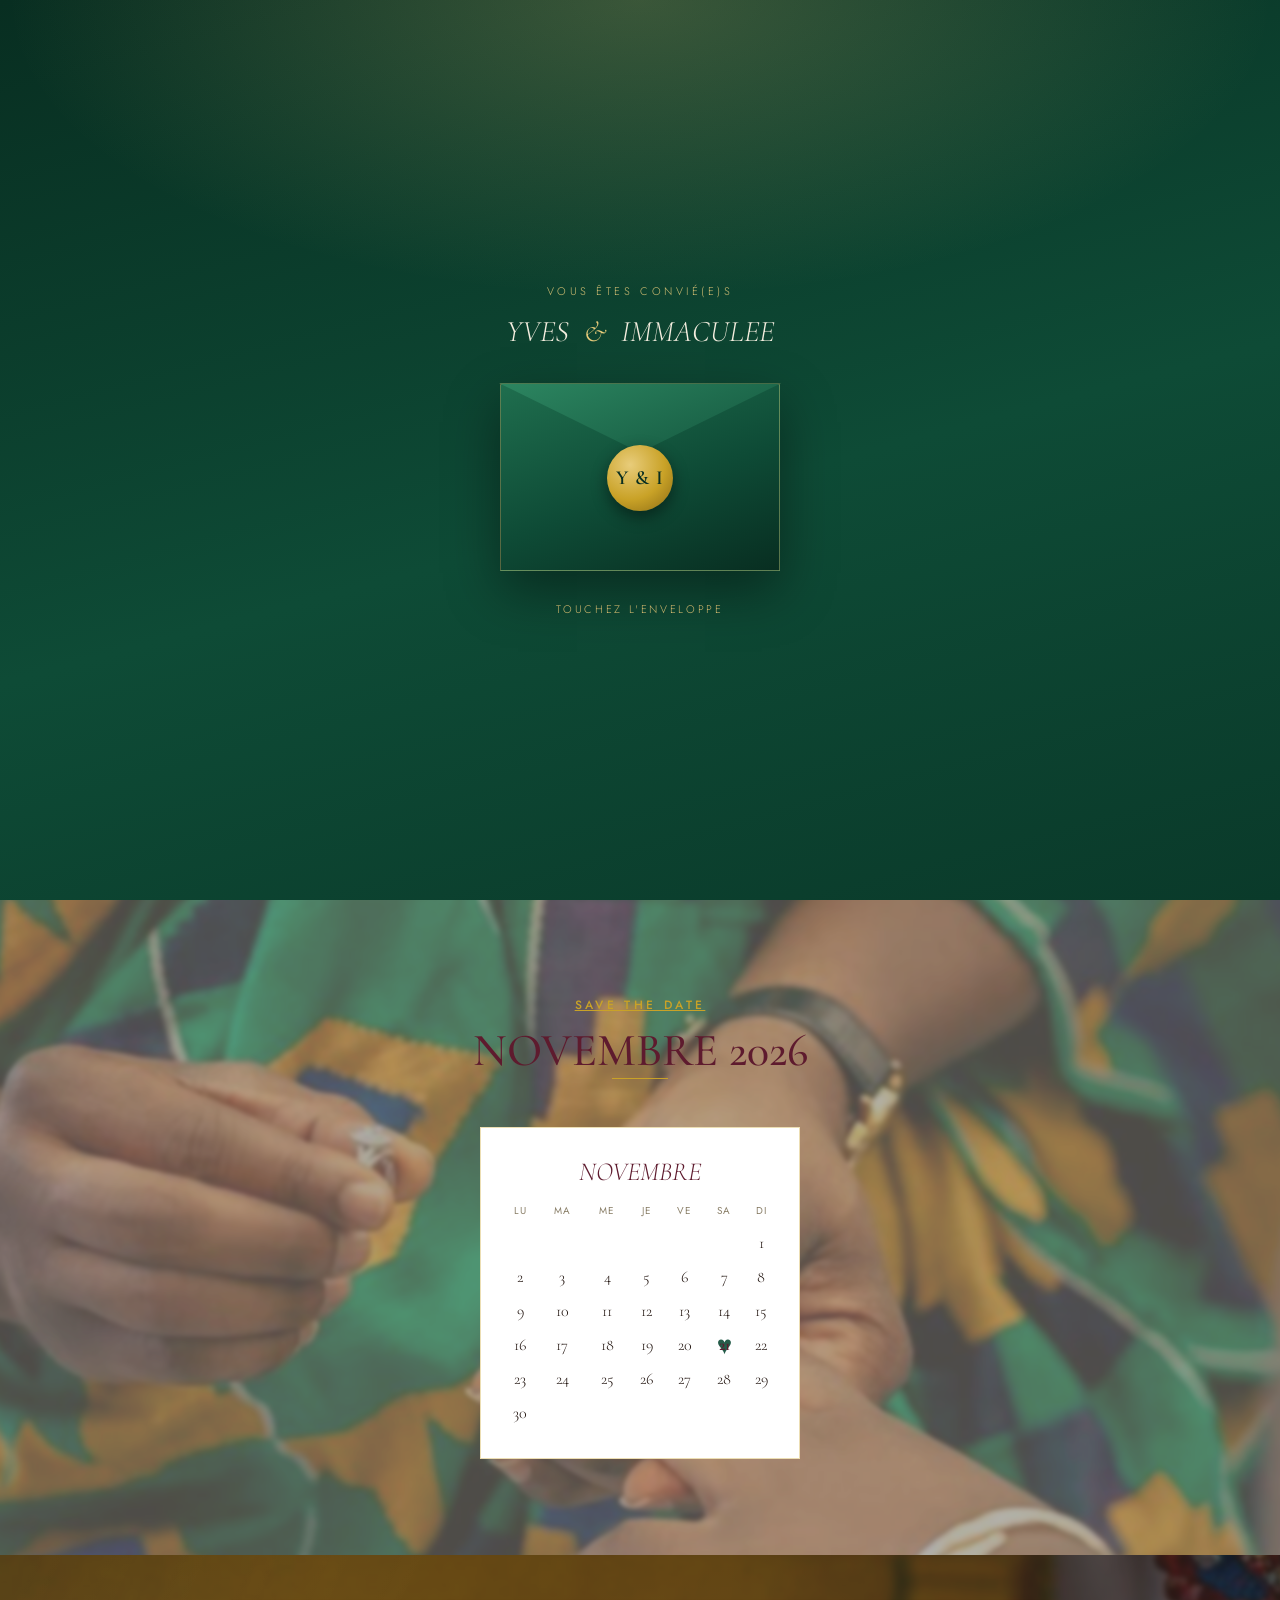
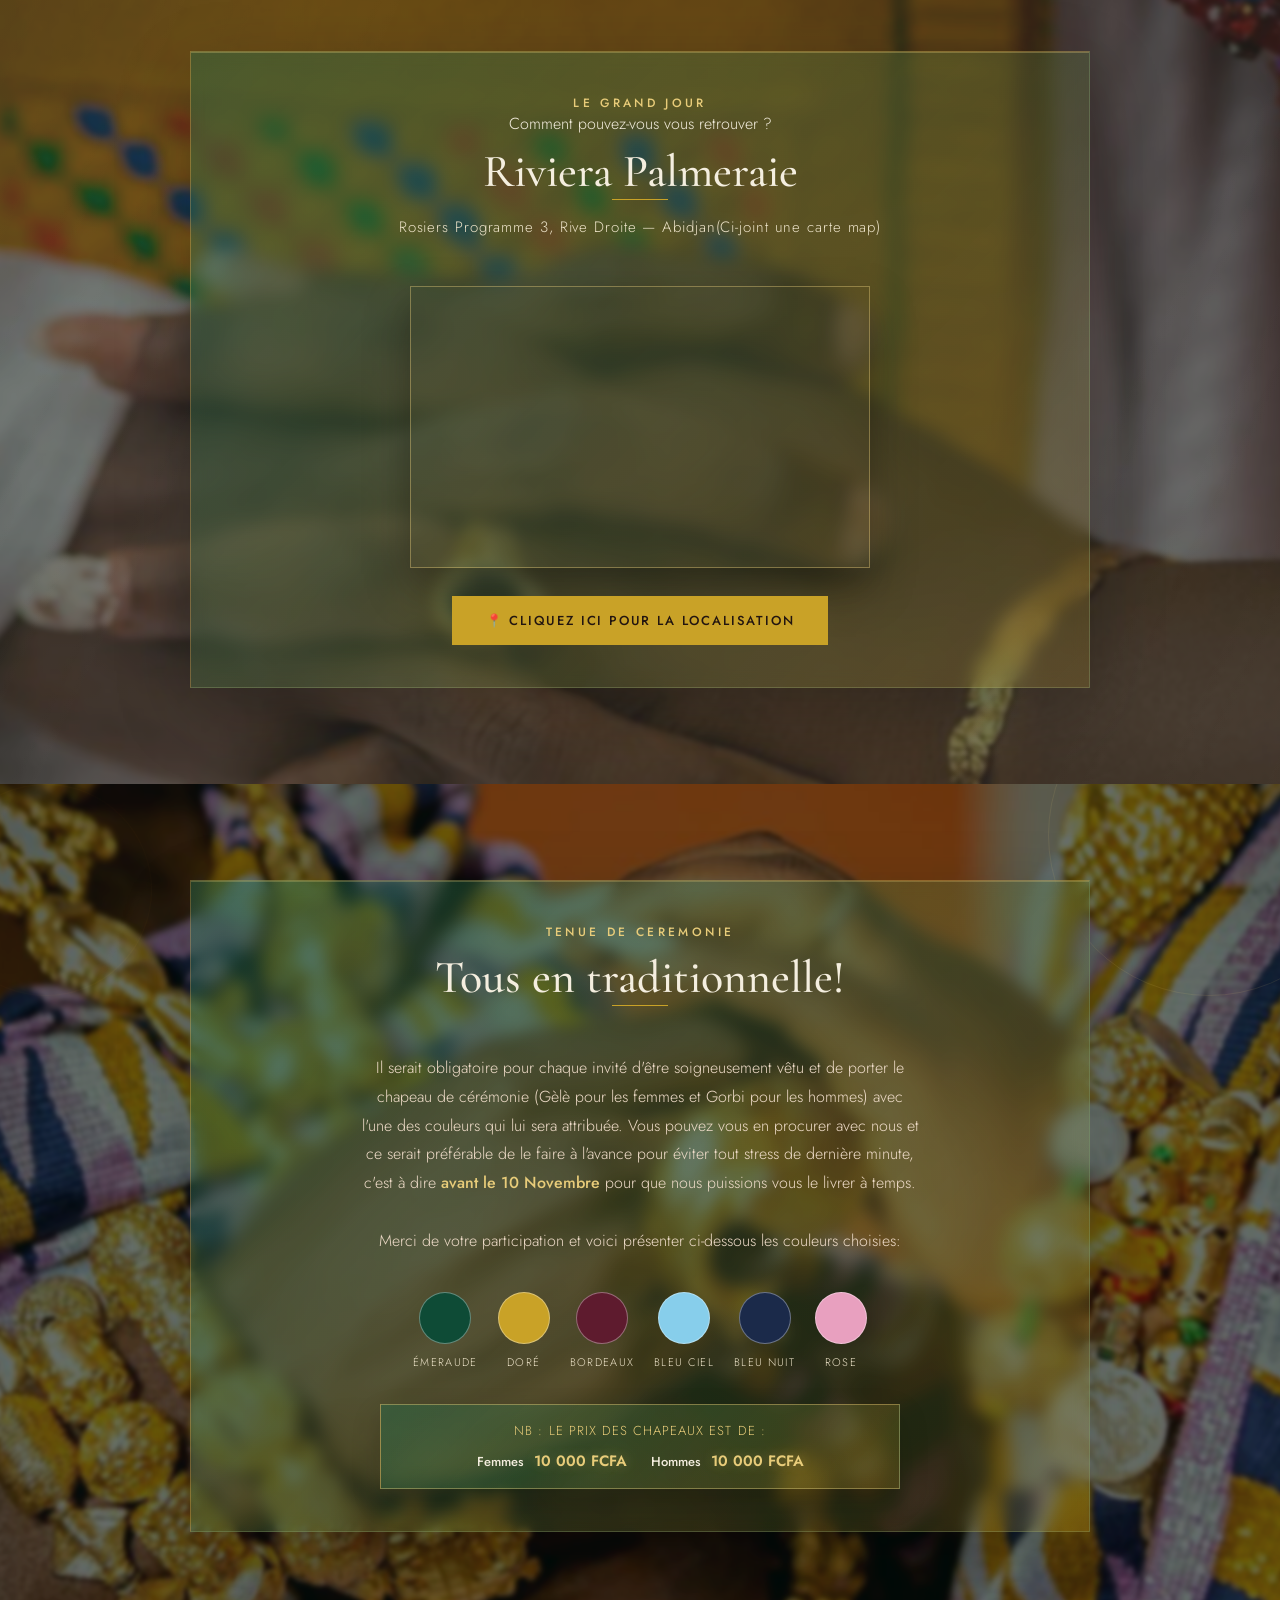
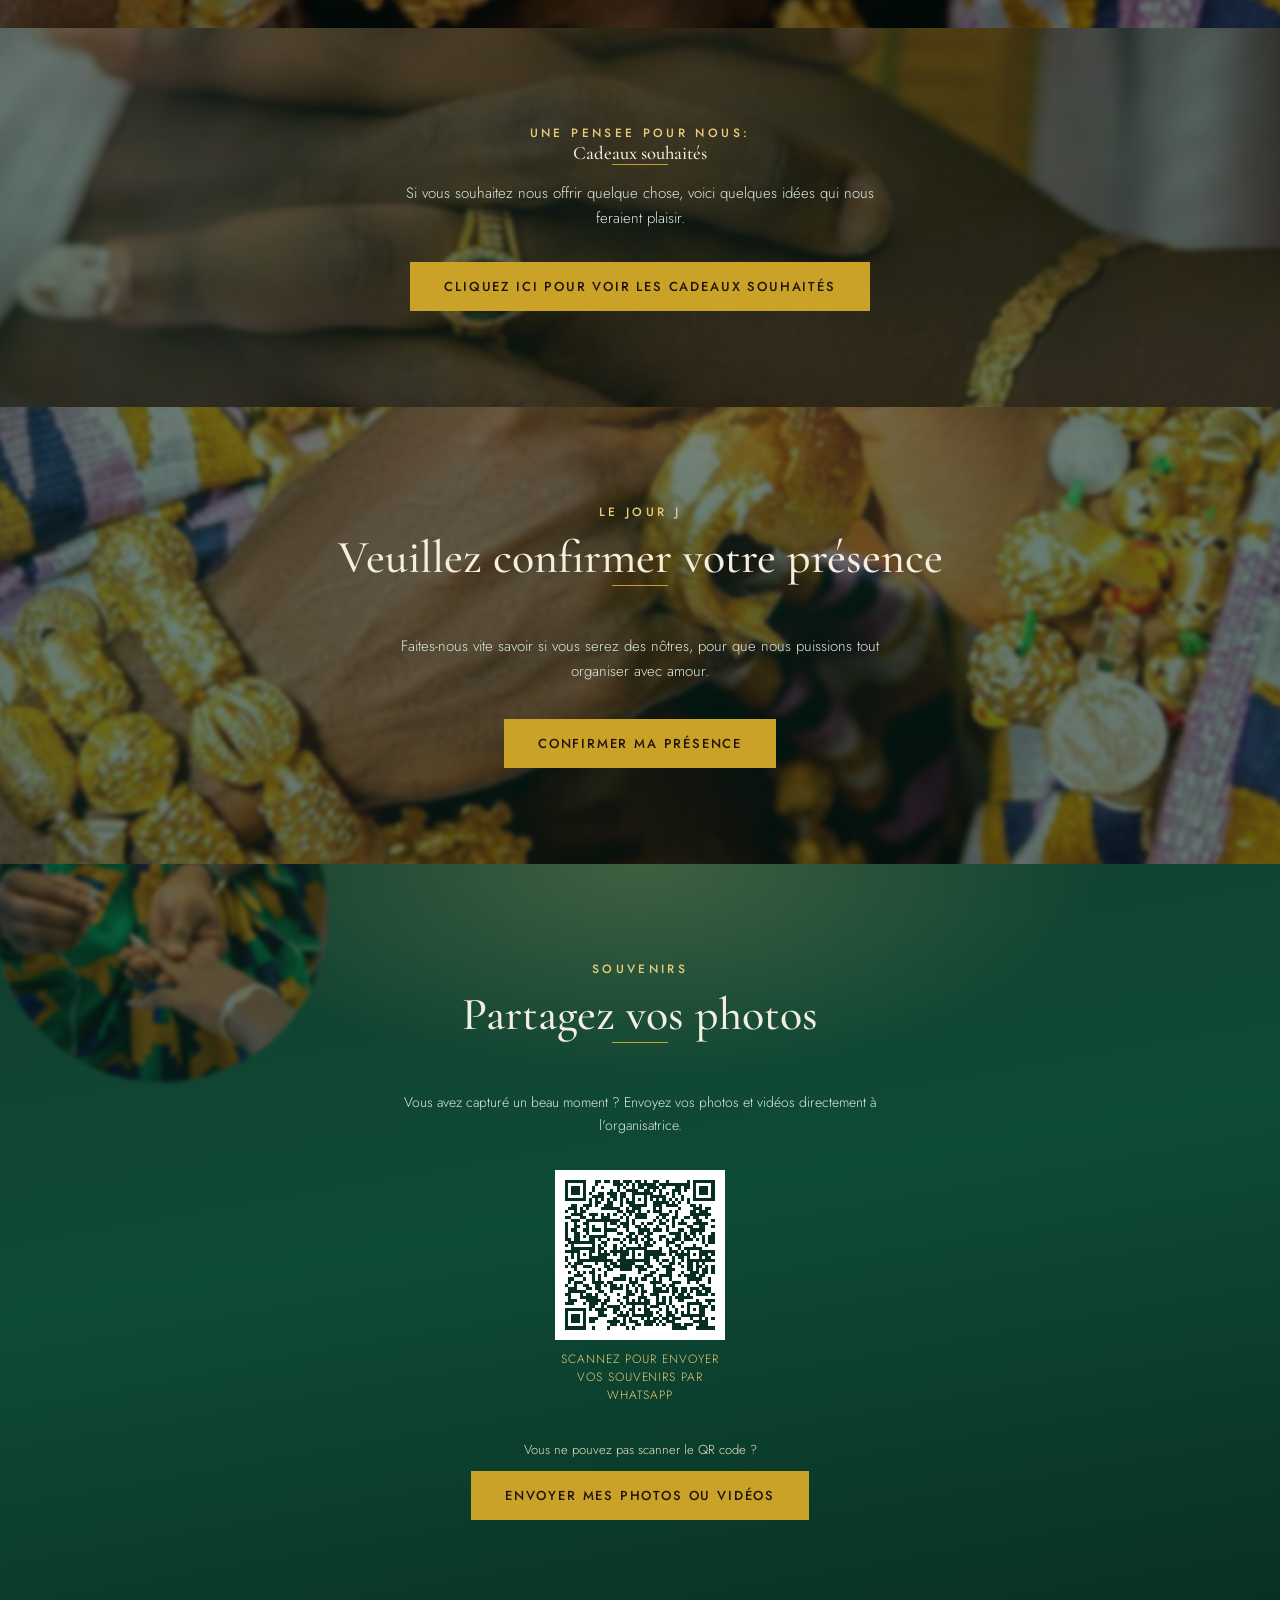
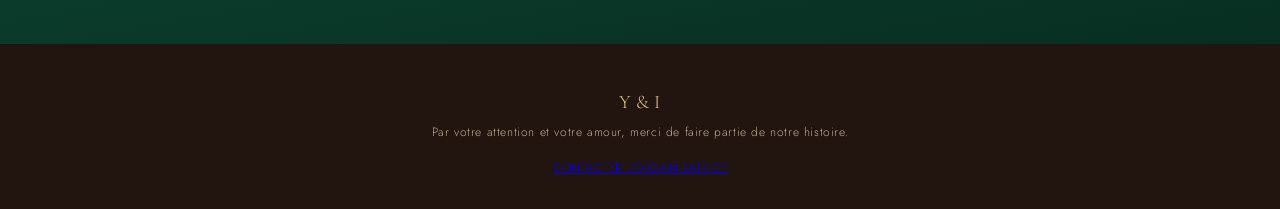
==== commit 81b7301d: "feat: simplification RSVP et partage photos directement via WhatsApp" ====
--- a/invitation-yves-immaculee/index.html
+++ b/invitation-yves-immaculee/index.html
@@ -3,7 +3,7 @@
 <head>
 <meta charset="UTF-8">
 <meta name="viewport" content="width=device-width, initial-scale=1.0">
-<title>YVAN &amp; IMMACULEE —  CEREMONIE DE DOT</title>
+<title>YVES &amp; IMMACULEE —  CEREMONIE DE DOT</title>
 <link rel="preconnect" href="https://fonts.googleapis.com">
 <link href="https://fonts.googleapis.com/css2?family=Cormorant+Garamond:ital,wght@0,400;0,500;0,600;1,400;1,500&family=Jost:wght@300;400;500;600&display=swap" rel="stylesheet">
 <link rel="stylesheet" href="css/style.css">
@@ -12,7 +12,7 @@
 <!-- ================= ENVELOPE INTRO ================= -->
 <div id="envelopeScreen">
   <div class="env-eyebrow">Vous êtes convié(e)s</div>
-  <div class="env-names">YVAN <span class="amp">&amp;</span> IMMACULEE</div>
+  <div class="env-names">YVES <span class="amp">&amp;</span> IMMACULEE</div>
   <div class="envelope" id="envelope">
     <div class="flap"></div>
     <div class="body"></div>
@@ -35,7 +35,7 @@
     </div>
     <p class="eyebrow">CEREMONIE DE DOT</p>
     <p class="family-line">Les familles SOUMAHORO et ESSECOFY<br>ont pour immense joie, de vous convier au mariage coutumier de leurs enfants</p>
-    <h3>YVAN <span class="amp">&amp;</span> IMMACULEE</h3>
+    <h3>YVES <span class="amp">&amp;</span> IMMACULEE</h3>
     <p class="date-line">Ce Samedi 21 Novembre 2026 — Riviera Palmeraie, Abidjan</p>
     <div class="countdown" id="countdown">
       <div><div class="num" id="cd-days">–</div><div class="lbl">Jours</div></div>
@@ -117,7 +117,7 @@
       <p>NB : le prix des chapeaux est de :</p>
       <div class="hat-price-list">
         <span><strong>Femmes</strong> <b>10 000 FCFA</b></span>
-        <span><strong>Hommes</strong> <b>5 000 FCFA</b></span>
+        <span><strong>Hommes</strong> <b>10 000 FCFA</b></span>
       </div>
     </div>
   </div>
@@ -135,50 +135,18 @@
     <button class="btn" id="giftsOpenBtn">Cliquez ici pour voir les cadeaux souhaités</button>
     <div class="rsvp-form" id="giftsList" style="max-width:560px;">
       <p style="text-align:center; font-family:'Cormorant Garamond',serif; font-style:italic; color:var(--cream); font-size:15px; margin-bottom:22px;">
-        Pour vous guider dans vos attentions, voici quelques suggestions de cadeaux ainsi que les enseignes et centres commerciaux où les trouver à Abidjan.
+        Pour vous guider dans vos attentions, voici quelques suggestions de cadeaux:
       </p>
-
       <div class="gift-category">
-        <h4>Univers Électroménager &amp; Cuisine</h4>
-        <p class="where"><strong>Où chercher :</strong> PlaYce Marcory / PlaYce Palmeraie &amp; Cap Sud / Cap Nord (Hypermarché Carrefour, magasins Fnac ou boutiques de la galerie)</p>
         <ul>
-          <li>Friteuse avec ou sans huile (Airfryer) de grande capacité</li>
+          <li>Airfryer</li>
           <li>Mixeur</li>
           <li>Ustensiles de cuisine.</li>
-          <li>Gadget de rangement.</li>
-          <li>Service de vaisselles, poêles et casseroles de marque</li>
+          <li>Service de vaisselles, poêles et casseroles.</li>
           <li>Micro-onde ou mini four</li>
           <li>Machine à laver semi-automatique</li>
-        </ul>
-      </div>
-
-      <div class="gift-category">
-        <h4>Univers Décoration &amp; Linge de Maison</h4>
-        <p class="where"><strong>Où chercher :</strong> Orca Déco (Marcory VGE / Abidjan Mall) — grand showroom d'ameublement et décoration</p>
-        <ul>
-          <li>Parures de lit complètes (coton satiné, king size)</li>
-          <li>Ensemble de vaisselle complet de cérémonie</li>
-          <li>Ensemble de verre et coupe.</li>
-          <li>Miroirs décoratifs, vases en céramique ou tableaux.</li>
-        </ul>
-      </div>
-
-      <div class="gift-category">
-        <h4>Univers Culture &amp; Artisanat Ivoirien</h4>
-        <p class="where"><strong>Où chercher :</strong> Le Comptoir des Artisans (Cocody) &amp; Le CAVA (Marcory Zone 3) — boutiques créateurs et villages artisanaux</p>
-        <ul>
           <li>Véritable pagne Baoulé ou pagne Kita traditionnel de cérémonie</li>
-          <li>Nappes et linge de table en tissu traditionnel revisité</li>
-        </ul>
-      </div>
-
-      <div class="gift-category">
-        <h4>Option Libre Choix (La Cagnotte)</h4>
-        <p class="where"><strong>Où chercher :</strong> le jour de la réception, directement sur le lieu de l'événement</p>
-        <ul>
-          <li>Une urne sécurisée sera mise à votre disposition pour vos enveloppes</li>
-          <li>Un album photo de leur mariage, une illustration ou aquarelle personnalisée de leur lieu de réception, du linge de maison brodé à leurs initiales, ou une participation à leur voyage</li>
-          <li>Les présents sous forme de bouquets d'argent ou de gâteaux de billets (Money Cakes) sont également les bienvenus</li>
+           <li>Ensemble de verre et coupe.</li>
         </ul>
         <div class="gift-momo">
           Pour les personnes à court de liquidité :<br>
@@ -213,9 +181,6 @@
       <input type="number" id="rsvpGuests" min="1" value="0">
       <button class="btn" id="rsvpSubmitBtn" style="margin-top:20px; width:100%;">Envoyer ma réponse</button>
       <div class="rsvp-msg" id="rsvpMsg"></div>
-      <div id="rsvpWhatsappWrap" style="display:none; margin-top:14px; text-align:center;">
-        <a class="btn-outline" id="rsvpWhatsappLink" href="#" target="_blank" rel="noopener">📲 Prévenir l'organisatrice par WhatsApp</a>
-      </div>
     </div>
   </div>
 </section>
@@ -224,26 +189,18 @@
 <section class="pad photos deepbg" id="photosSection">
   <div class="wrap">
     <div class="section-head center reveal">
-      <p class="eyebrow">SOUVENIR</p>
+      <p class="eyebrow">SOUVENIRS</p>
       <h3>Partagez vos photos</h3>
       <div class="hairline"></div>
     </div>
-    <p class="lead center">Vous avez capturé un beau moment ? Ajoutez-le ici pour que tout le monde puisse en profiter.</p>
+    <p class="lead center">Vous avez capturé un beau moment ? Envoyez vos photos et vidéos directement à l'organisatrice.</p>
     <div class="qr-block reveal">
       <div id="qrCode"></div>
-      <p>Scannez pour ajouter vos photos ici</p>
+      <p>Scannez pour envoyer vos souvenirs par WhatsApp</p>
     </div>
     <div class="direct-upload reveal">
       <p>Vous ne pouvez pas scanner le QR code ?</p>
-      <a class="btn" href="upload.html">Ajouter directement des photos ou vidéos</a>
-    </div>
-    <div class="upload-zone reveal">
-      <label class="upload-label" for="photoInput">＋ Ajouter depuis cette page</label>
-      <input type="file" id="photoInput" accept="image/*,video/mp4,video/quicktime,video/webm" multiple>
-      <div class="upload-status" id="uploadStatus"></div>
-    </div>
-    <div class="gallery" id="gallery">
-      <div class="empty">Chargement des photos…</div>
+      <a class="btn" href="upload.html">Envoyer mes photos ou vidéos</a>
     </div>
   </div>
 </section>
@@ -252,43 +209,10 @@
   <span class="amp-small">Y &amp; I</span>
   Par votre attention et votre amour, merci de faire partie de notre histoire.
   <br><br>
-  <button id="adminOpenBtn">ESPACE ORGANISATEURS</button>
+  <a href="https://wa.me/2250703583299" target="_blank" rel="noopener">CONTACTER L'ORGANISATRICE</a>
 </footer>
 
-<!-- ADMIN MODAL -->
-<div class="modal-overlay" id="adminOverlay">
-  <div class="modal">
-    <button class="modal-close" id="adminCloseBtn" aria-label="Fermer">×</button>
-    <div id="adminGate">
-      <h3>Espace organisateurs</h3>
-      <p class="hint">Réservé aux mariés &amp; à la famille — entrez le code d'accès.</p>
-      <label for="adminPass">Code</label>
-      <input type="password" id="adminPass">
-      <button class="btn" id="adminUnlockBtn" style="margin-top:16px;">Entrer</button>
-      <p class="admin-msg" id="adminGateMsg"></p>
-    </div>
-    <div id="adminPanel" style="display:none;">
-      <h3>Confirmations de présence</h3>
-      <p class="hint">Liste des invités ayant répondu, mise à jour en temps réel.</p>
-      <table class="admin-table" id="adminTableList"></table>
-      <hr style="margin:26px 0; border:none; border-top:1px solid #e3dac6;">
-      <h3 style="font-size:18px;">Souvenirs des invités</h3>
-      <p class="hint">Récupère toutes les photos et vidéos partagées en un clic (fichier .zip téléchargé sur ton téléphone).</p>
-      <button class="btn" id="adminDownloadPhotosBtn">Télécharger tous les souvenirs (.zip)</button>
-      <p class="admin-msg" id="adminPhotosMsg"></p>
-      <hr style="margin:26px 0; border:none; border-top:1px solid #e3dac6;">
-      <h3 style="font-size:18px;">Modifier le code secret</h3>
-      <p class="hint">Choisis un nouveau code d'accès pour l'espace organisateurs.</p>
-      <label for="adminNewCode">Nouveau code</label>
-      <input type="text" id="adminNewCode" placeholder="Ex : YVESIMMA2026">
-      <button class="btn" id="adminChangeCodeBtn" style="margin-top:14px;">Enregistrer le nouveau code</button>
-      <p class="admin-msg" id="adminChangeCodeMsg"></p>
-    </div>
-  </div>
-</div>
-
 <script src="js/lib/qrcode.min.js"></script>
-<script src="js/lib/jszip.min.js"></script>
 <script src="js/script.js"></script>
 </body>
 </html>
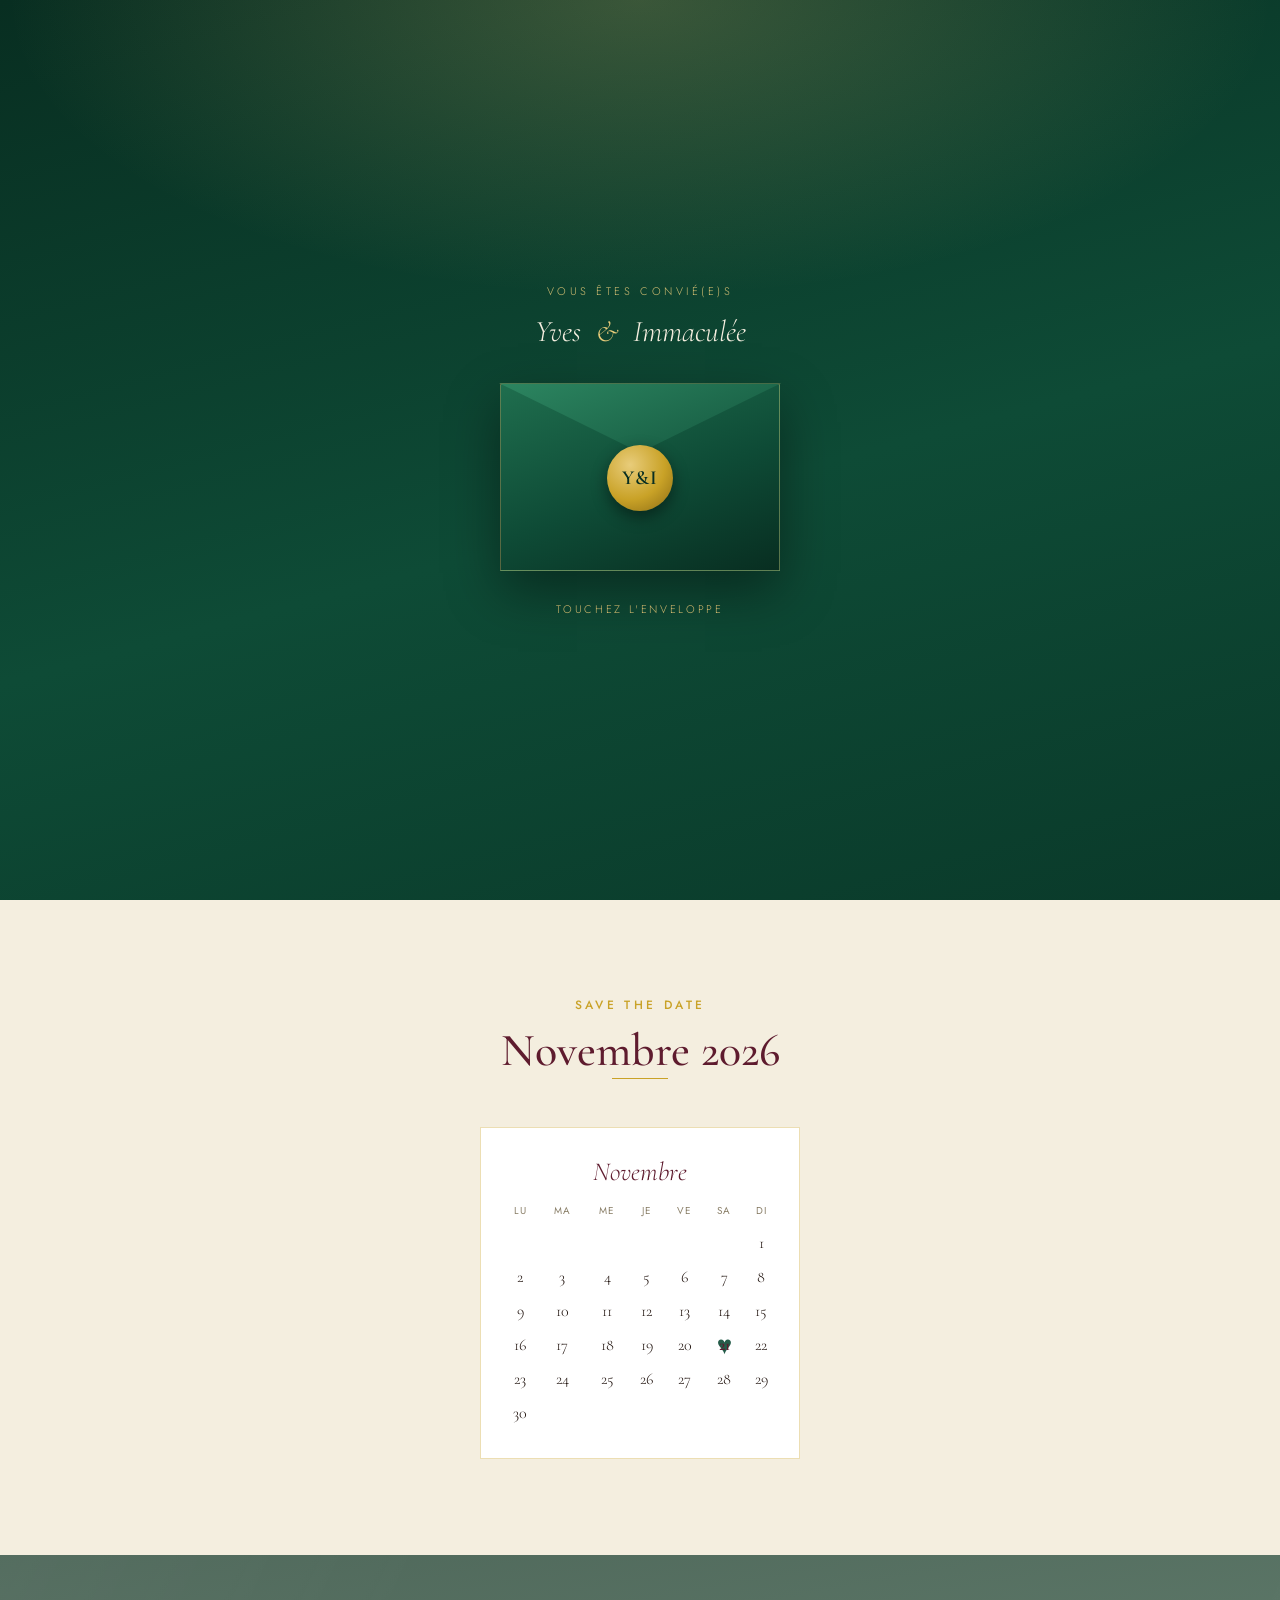
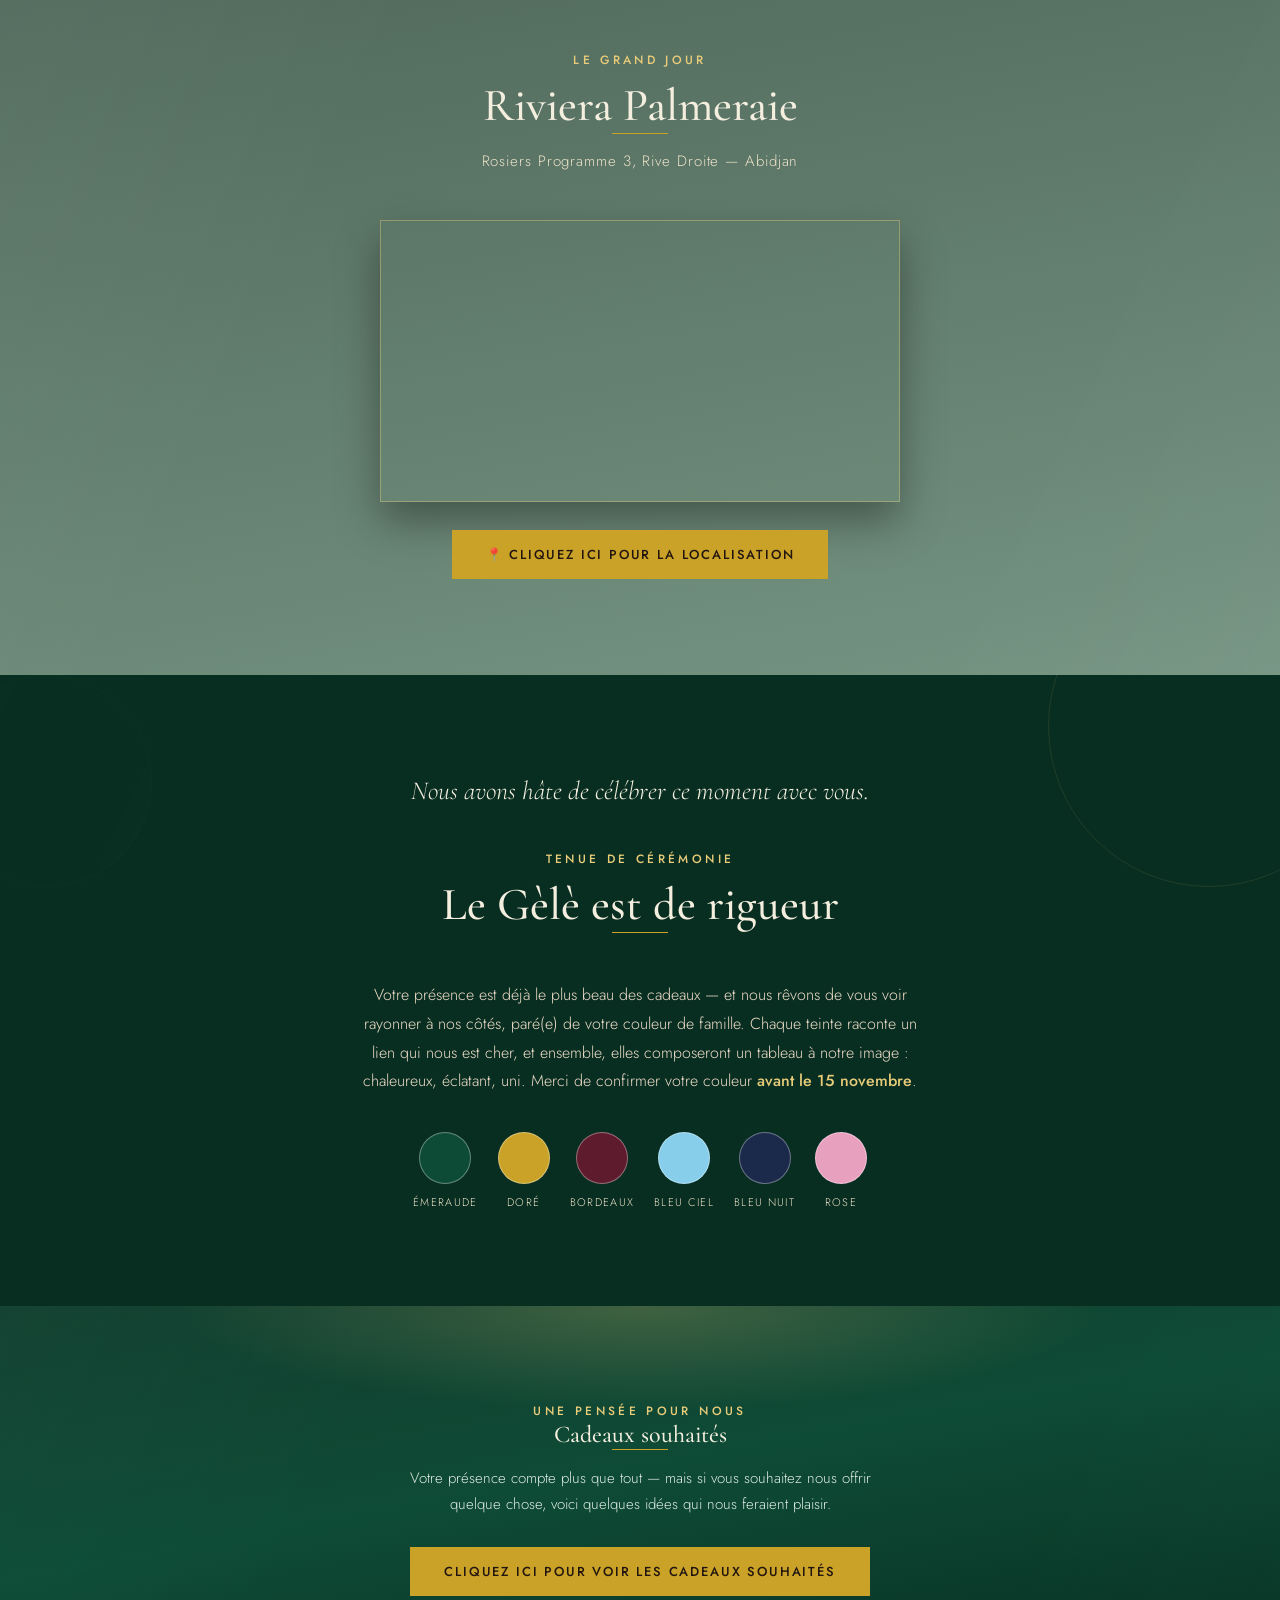
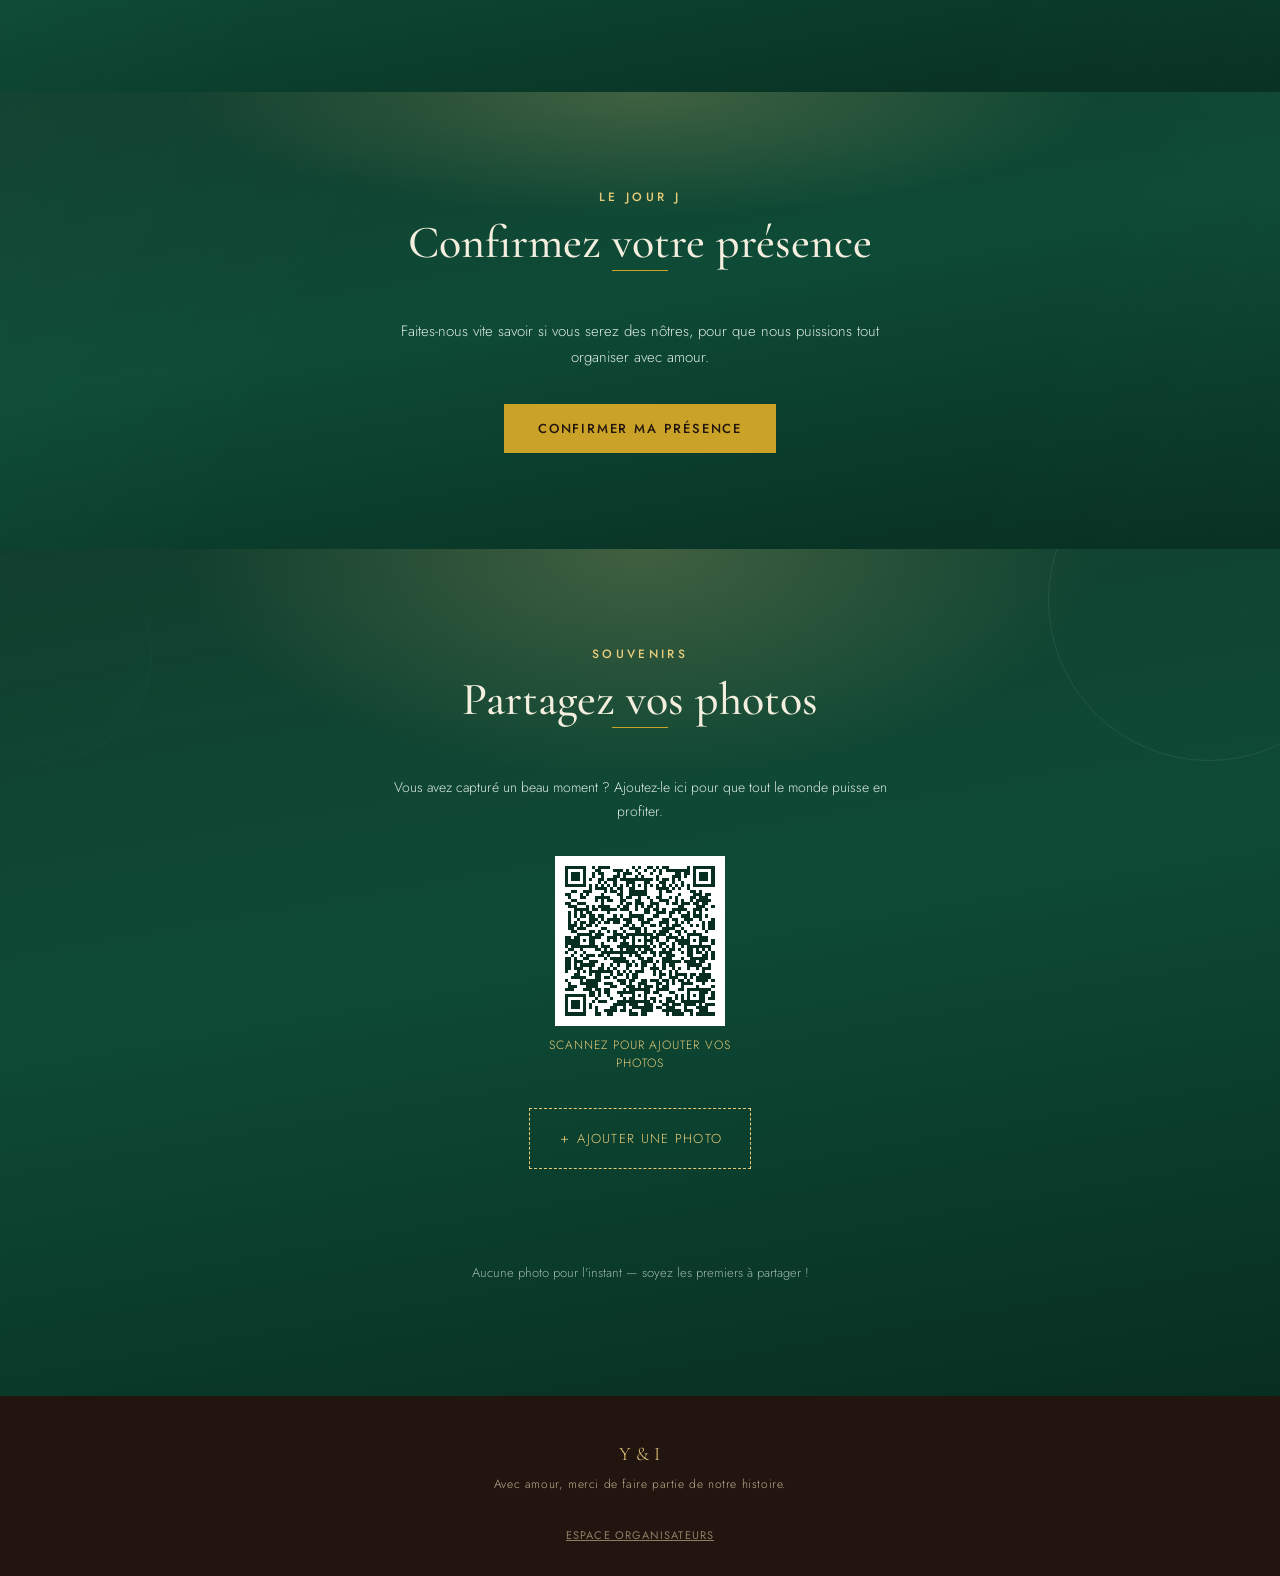
==== commit 6e255782: "feat: mise à jour du site d'invitation (espace organisateur, galerie photo et design)" ====
--- a/invitation-yves-immaculee/index.html
+++ b/invitation-yves-immaculee/index.html
@@ -3,7 +3,7 @@
 <head>
 <meta charset="UTF-8">
 <meta name="viewport" content="width=device-width, initial-scale=1.0">
-<title>YVES &amp; IMMACULEE —  CEREMONIE DE DOT</title>
+<title>Yves &amp; Immaculée — Cérémonie de dot</title>
 <link rel="preconnect" href="https://fonts.googleapis.com">
 <link href="https://fonts.googleapis.com/css2?family=Cormorant+Garamond:ital,wght@0,400;0,500;0,600;1,400;1,500&family=Jost:wght@300;400;500;600&display=swap" rel="stylesheet">
 <link rel="stylesheet" href="css/style.css">
@@ -12,11 +12,11 @@
 <!-- ================= ENVELOPE INTRO ================= -->
 <div id="envelopeScreen">
   <div class="env-eyebrow">Vous êtes convié(e)s</div>
-  <div class="env-names">YVES <span class="amp">&amp;</span> IMMACULEE</div>
+  <div class="env-names">Yves <span class="amp">&amp;</span> Immaculée</div>
   <div class="envelope" id="envelope">
     <div class="flap"></div>
     <div class="body"></div>
-    <div class="seal"><span>Y &amp; I</span></div>
+    <div class="seal"><span>Y&amp;I</span></div>
   </div>
   <div class="env-tap">Touchez l'enveloppe</div>
 </div>
@@ -33,10 +33,10 @@
     <div class="monogram-circle">
       <span class="letters">Y<span class="amp-mono">&amp;</span>I</span>
     </div>
-    <p class="eyebrow">CEREMONIE DE DOT</p>
-    <p class="family-line">Les familles SOUMAHORO et ESSECOFY<br>ont pour immense joie, de vous convier au mariage coutumier de leurs enfants</p>
-    <h3>YVES <span class="amp">&amp;</span> IMMACULEE</h3>
-    <p class="date-line">Ce Samedi 21 Novembre 2026 — Riviera Palmeraie, Abidjan</p>
+    <p class="family-line">Les familles Soumahoro et Essécofy<br>ont la joie de vous convier au mariage de leurs enfants</p>
+    <p class="eyebrow">Cérémonie de dot</p>
+    <h1>Yves<span class="amp">&amp;</span>Immaculée</h1>
+    <p class="date-line">Samedi 21 Novembre 2026 — Riviera Palmeraie, Abidjan</p>
     <div class="countdown" id="countdown">
       <div><div class="num" id="cd-days">–</div><div class="lbl">Jours</div></div>
       <div><div class="num" id="cd-hours">–</div><div class="lbl">Heures</div></div>
@@ -50,12 +50,12 @@
 <section class="pad savedate">
   <div class="wrap">
     <div class="section-head reveal">
-      <p class="eyebrow"><u>Save the date</u></p>
-      <h2 style="color:var(--bordeaux);">NOVEMBRE 2026</h2>
+      <p class="eyebrow">Save the date</p>
+      <h2 style="color:var(--bordeaux);">Novembre 2026</h2>
       <div class="hairline"></div>
     </div>
     <div class="cal reveal">
-      <div class="month">NOVEMBRE</div>
+      <div class="month">Novembre</div>
       <table>
         <thead><tr><th>Lu</th><th>Ma</th><th>Me</th><th>Je</th><th>Ve</th><th>Sa</th><th>Di</th></tr></thead>
         <tbody>
@@ -76,11 +76,10 @@
   <div class="bgphoto"></div>
   <div class="wrap">
     <div class="section-head center reveal">
-      <p class="eyebrow">LE GRAND JOUR</p>
-      <p>Comment pouvez-vous vous retrouver ?</p>
+      <p class="eyebrow">Le grand jour</p>
       <h2>Riviera Palmeraie</h2>
       <div class="hairline"></div>
-      <p class="lieu-address">Rosiers Programme 3, Rive Droite — Abidjan(Ci-joint une carte map)</p>
+      <p class="lieu-address">Rosiers Programme 3, Rive Droite — Abidjan</p>
     </div>
     <div class="map-card reveal">
       <iframe
@@ -95,15 +94,17 @@
 <section class="pad dresscode">
   <div class="bgphoto"></div>
   <div class="wrap">
+    <p class="welcome-line reveal">Nous avons hâte de célébrer ce moment avec vous.</p>
     <div class="section-head center reveal">
-      <p class="eyebrow">TENUE DE CEREMONIE</p>
-      <h2>Tous en traditionnelle!</h2>
+      <p class="eyebrow">Tenue de cérémonie</p>
+      <h2>Le Gèlè est de rigueur</h2>
       <div class="hairline"></div>
     </div>
     <p class="lead center">
-      Il serait obligatoire pour chaque invité d'être soigneusement vêtu et de porter le chapeau de cérémonie (Gèlè pour les femmes et Gorbi pour les hommes) avec l'une des couleurs qui lui sera attribuée.
-      Vous pouvez vous en procurer avec nous et ce serait préférable de le faire à l'avance pour éviter tout stress de dernière minute, c'est à dire <span class="deadline">avant le 10 Novembre</span> pour que nous puissions vous le livrer à temps. <br><br>
-      Merci de votre participation et voici présenter ci-dessous les couleurs choisies:
+      Votre présence est déjà le plus beau des cadeaux — et nous rêvons de vous voir rayonner à nos côtés,
+      paré(e) de votre couleur de famille. Chaque teinte raconte un lien qui nous est cher, et ensemble,
+      elles composeront un tableau à notre image : chaleureux, éclatant, uni.
+      Merci de confirmer votre couleur <span class="deadline">avant le 15 novembre</span>.
     </p>
     <div class="swatches">
       <div class="swatch reveal"><div class="chip" style="background:#0E4B36"></div><div class="name">Émeraude</div></div>
@@ -113,40 +114,65 @@
       <div class="swatch reveal"><div class="chip" style="background:#1B2A4A"></div><div class="name">Bleu nuit</div></div>
       <div class="swatch reveal"><div class="chip" style="background:#E8A0BF"></div><div class="name">Rose</div></div>
     </div>
-    <div class="hat-prices">
-      <p>NB : le prix des chapeaux est de :</p>
-      <div class="hat-price-list">
-        <span><strong>Femmes</strong> <b>10 000 FCFA</b></span>
-        <span><strong>Hommes</strong> <b>10 000 FCFA</b></span>
-      </div>
-    </div>
   </div>
 </section>
 
 <!-- ================= CADEAUX ================= -->
 <section class="pad deepbg" id="giftsSection">
   <div class="wrap center reveal">
-    <p class="eyebrow">UNE PENSEE POUR NOUS:</p>
-    <h3>Cadeaux souhaités</h3>
+    <p class="eyebrow">Une pensée pour nous</p>
+    <h2>Cadeaux souhaités</h2>
     <div class="hairline"></div>
     <p class="lead" style="max-width:480px; margin:0 auto 30px; font-size:15px; line-height:1.7; color:#DCEAE2;">
-      Si vous souhaitez nous offrir quelque chose, voici quelques idées qui nous feraient plaisir.
+      Votre présence compte plus que tout — mais si vous souhaitez nous offrir quelque chose, voici quelques idées qui nous feraient plaisir.
     </p>
     <button class="btn" id="giftsOpenBtn">Cliquez ici pour voir les cadeaux souhaités</button>
     <div class="rsvp-form" id="giftsList" style="max-width:560px;">
       <p style="text-align:center; font-family:'Cormorant Garamond',serif; font-style:italic; color:var(--cream); font-size:15px; margin-bottom:22px;">
-        Pour vous guider dans vos attentions, voici quelques suggestions de cadeaux:
+        Chers invités, pour vous guider dans vos attentions, voici quelques suggestions de cadeaux ainsi que les enseignes et centres commerciaux où les trouver à Abidjan.
       </p>
-      <div class="gift-category">
-        <ul>
-          <li>Airfryer</li>
-          <li>Mixeur</li>
-          <li>Ustensiles de cuisine.</li>
-          <li>Service de vaisselles, poêles et casseroles.</li>
+
+      <div class="gift-category">
+        <h4>Univers Électroménager &amp; Cuisine</h4>
+        <p class="where"><strong>Où chercher :</strong> PlaYce Marcory / PlaYce Palmeraie &amp; Cap Sud / Cap Nord (Hypermarché Carrefour, magasins Fnac ou boutiques de la galerie)</p>
+        <ul>
+          <li>Robot pâtissier ou mixeur chauffant multifonction</li>
+          <li>Friteuse avec ou sans huile (Airfryer) de grande capacité</li>
+          <li>Machine à expresso ou cafetière à grains</li>
+          <li>Centrale à vapeur ou fer à repasser haut de gamme</li>
+          <li>Service de vaisselles, poêles et casseroles de marque</li>
           <li>Micro-onde ou mini four</li>
           <li>Machine à laver semi-automatique</li>
+        </ul>
+      </div>
+
+      <div class="gift-category">
+        <h4>Univers Décoration &amp; Linge de Maison</h4>
+        <p class="where"><strong>Où chercher :</strong> Orca Déco (Marcory VGE / Abidjan Mall) — grand showroom d'ameublement et décoration</p>
+        <ul>
+          <li>Parures de lit complètes (coton satiné, king size)</li>
+          <li>Ensemble de vaisselle complet de cérémonie (24 ou 48 pièces)</li>
+          <li>Miroirs décoratifs, vases en céramique ou tableaux</li>
+          <li>Linge de bain assorti (serviettes et peignoirs de qualité)</li>
+        </ul>
+      </div>
+
+      <div class="gift-category">
+        <h4>Univers Culture &amp; Artisanat Ivoirien</h4>
+        <p class="where"><strong>Où chercher :</strong> Le Comptoir des Artisans (Cocody) &amp; Le CAVA (Marcory Zone 3) — boutiques créateurs et villages artisanaux</p>
+        <ul>
           <li>Véritable pagne Baoulé ou pagne Kita traditionnel de cérémonie</li>
-           <li>Ensemble de verre et coupe.</li>
+          <li>Nappes et linge de table en tissu traditionnel revisité</li>
+        </ul>
+      </div>
+
+      <div class="gift-category">
+        <h4>Option Libre Choix (La Cagnotte)</h4>
+        <p class="where"><strong>Où chercher :</strong> le jour de la réception, directement sur le lieu de l'événement</p>
+        <ul>
+          <li>Une urne sécurisée sera mise à votre disposition pour vos enveloppes</li>
+          <li>Un album photo de leur mariage, une illustration ou aquarelle personnalisée de leur lieu de réception, du linge de maison brodé à leurs initiales, ou une participation à leur voyage</li>
+          <li>Les présents sous forme de bouquets d'argent ou de gâteaux de billets (Money Cakes) sont également les bienvenus</li>
         </ul>
         <div class="gift-momo">
           Pour les personnes à court de liquidité :<br>
@@ -163,24 +189,27 @@
 <section class="pad rsvp deepbg" id="rsvpSection">
   <div class="wrap">
     <div class="section-head reveal">
-      <p class="eyebrow">LE JOUR J</p>
-      <h3>Veuillez confirmer votre présence</h3>
+      <p class="eyebrow">Le jour J</p>
+      <h2>Confirmez votre présence</h2>
       <div class="hairline"></div>
     </div>
     <p class="lead reveal">Faites-nous vite savoir si vous serez des nôtres, pour que nous puissions tout organiser avec amour.</p>
     <button class="btn reveal" id="rsvpOpenBtn">Confirmer ma présence</button>
     <div class="rsvp-form" id="rsvpForm">
       <label for="rsvpName">Votre nom complet</label>
-      <input type="text" id="rsvpName" placeholder="Ex : Immaculée SOUMAHORO" required>
+      <input type="text" id="rsvpName" placeholder="Ex : Awa Koné">
       <label>Serez-vous présent(e) ?</label>
       <div class="rsvp-choice">
         <button type="button" data-val="oui" id="rsvpYes">Oui, je serai là</button>
-        <button type="button" data-val="non" id="rsvpNo">Non, je ne pourrai pas</button>
+        <button type="button" data-val="non" id="rsvpNo">Je ne pourrai pas</button>
       </div>
       <label for="rsvpGuests">Nombre de personnes (vous inclus(e))</label>
-      <input type="number" id="rsvpGuests" min="1" value="0">
+      <input type="number" id="rsvpGuests" min="1" value="1">
       <button class="btn" id="rsvpSubmitBtn" style="margin-top:20px; width:100%;">Envoyer ma réponse</button>
       <div class="rsvp-msg" id="rsvpMsg"></div>
+      <div id="rsvpWhatsappWrap" style="display:none; margin-top:14px; text-align:center;">
+        <a class="btn-outline" id="rsvpWhatsappLink" href="#" target="_blank" rel="noopener">📲 Prévenir l'organisatrice par WhatsApp</a>
+      </div>
     </div>
   </div>
 </section>
@@ -189,30 +218,67 @@
 <section class="pad photos deepbg" id="photosSection">
   <div class="wrap">
     <div class="section-head center reveal">
-      <p class="eyebrow">SOUVENIRS</p>
-      <h3>Partagez vos photos</h3>
-      <div class="hairline"></div>
-    </div>
-    <p class="lead center">Vous avez capturé un beau moment ? Envoyez vos photos et vidéos directement à l'organisatrice.</p>
+      <p class="eyebrow">Souvenirs</p>
+      <h2>Partagez vos photos</h2>
+      <div class="hairline"></div>
+    </div>
+    <p class="lead center">Vous avez capturé un beau moment ? Ajoutez-le ici pour que tout le monde puisse en profiter.</p>
     <div class="qr-block reveal">
       <div id="qrCode"></div>
-      <p>Scannez pour envoyer vos souvenirs par WhatsApp</p>
-    </div>
-    <div class="direct-upload reveal">
-      <p>Vous ne pouvez pas scanner le QR code ?</p>
-      <a class="btn" href="upload.html">Envoyer mes photos ou vidéos</a>
+      <p>Scannez pour ajouter vos photos</p>
+    </div>
+    <div class="upload-zone reveal">
+      <label class="upload-label" for="photoInput">＋ Ajouter une photo</label>
+      <input type="file" id="photoInput" accept="image/*" multiple>
+      <div class="upload-status" id="uploadStatus"></div>
+    </div>
+    <div class="gallery" id="gallery">
+      <div class="empty">Chargement des photos…</div>
     </div>
   </div>
 </section>
 
 <footer>
   <span class="amp-small">Y &amp; I</span>
-  Par votre attention et votre amour, merci de faire partie de notre histoire.
+  Avec amour, merci de faire partie de notre histoire.
   <br><br>
-  <a href="https://wa.me/2250703583299" target="_blank" rel="noopener">CONTACTER L'ORGANISATRICE</a>
+  <button id="adminOpenBtn">Espace organisateurs</button>
 </footer>
 
+<!-- ADMIN MODAL -->
+<div class="modal-overlay" id="adminOverlay">
+  <div class="modal">
+    <button class="modal-close" id="adminCloseBtn" aria-label="Fermer">×</button>
+    <div id="adminGate">
+      <h3>Espace organisateurs</h3>
+      <p class="hint">Réservé aux mariés &amp; à la famille — entrez le code d'accès.</p>
+      <label for="adminPass">Code</label>
+      <input type="password" id="adminPass">
+      <button class="btn" id="adminUnlockBtn" style="margin-top:16px;">Entrer</button>
+      <p class="admin-msg" id="adminGateMsg"></p>
+    </div>
+    <div id="adminPanel" style="display:none;">
+      <h3>Confirmations de présence</h3>
+      <p class="hint">Liste des invités ayant répondu, mise à jour en temps réel.</p>
+      <table class="admin-table" id="adminTableList"></table>
+      <hr style="margin:26px 0; border:none; border-top:1px solid #e3dac6;">
+      <h3 style="font-size:18px;">Photos des invités</h3>
+      <p class="hint">Récupère toutes les photos partagées en un clic (fichier .zip téléchargé sur ton téléphone).</p>
+      <button class="btn" id="adminDownloadPhotosBtn">Télécharger toutes les photos (.zip)</button>
+      <p class="admin-msg" id="adminPhotosMsg"></p>
+      <hr style="margin:26px 0; border:none; border-top:1px solid #e3dac6;">
+      <h3 style="font-size:18px;">Modifier le code secret</h3>
+      <p class="hint">Choisis un nouveau code d'accès pour l'espace organisateurs.</p>
+      <label for="adminNewCode">Nouveau code</label>
+      <input type="text" id="adminNewCode" placeholder="Ex : YVESIMMA2026">
+      <button class="btn" id="adminChangeCodeBtn" style="margin-top:14px;">Enregistrer le nouveau code</button>
+      <p class="admin-msg" id="adminChangeCodeMsg"></p>
+    </div>
+  </div>
+</div>
+
 <script src="js/lib/qrcode.min.js"></script>
+<script src="js/lib/jszip.min.js"></script>
 <script src="js/script.js"></script>
 </body>
 </html>
--- a/invitation-yves-immaculee/css/style.css
+++ b/invitation-yves-immaculee/css/style.css
@@ -117,7 +117,7 @@
     font-size:11px;
     letter-spacing:0.24em;
     text-transform:uppercase;
-    animation:tapPulse 2.4s ease-in-out infinite;
+    animation:tapPulse 2.2s ease-in-out infinite;
   }
   @keyframes tapPulse{0%,100%{opacity:0.55;}50%{opacity:1;}}
   .env-leaf{
@@ -139,11 +139,11 @@
   }
   .hero .bgphoto{
     position:absolute; inset:0;
-    background-image:url('../img/photo1.jpg');
+    background-image:url('img/photo1.jpg');
     background-size:cover; background-position:center 30%;
-    filter:blur(2px) brightness(0.58) saturate(1.15);
-    transform:scale(1.04);
-    opacity:0.72;
+    filter:blur(9px) brightness(0.42) saturate(1.15);
+    transform:scale(1.12);
+    opacity:0.5;
   }
   .hero .mirror-sheen{
     position:absolute; inset:0;
@@ -159,15 +159,7 @@
     border:1px solid rgba(232,204,122,0.4);
     pointer-events:none;
   }
-  .hero .content{
-    position:relative; z-index:2; display:flex; flex-direction:column; align-items:center;
-    padding:34px 42px;
-    border:1px solid rgba(232,204,122,0.24);
-    background:linear-gradient(135deg, rgba(31,110,78,0.34), rgba(201,162,39,0.16));
-    box-shadow:0 24px 70px rgba(0,0,0,0.2), inset 0 1px 0 rgba(232,204,122,0.28);
-    backdrop-filter:blur(5px);
-    -webkit-backdrop-filter:blur(5px);
-  }
+  .hero .content{position:relative; z-index:2; display:flex; flex-direction:column; align-items:center;}
   .hero .spark{
     position:absolute; width:4px; height:4px; border-radius:50%;
     background:var(--gold-soft); opacity:0;
@@ -225,8 +217,7 @@
   .wrap{max-width:900px; margin:0 auto;}
   .center{text-align:center;}
   .section-head{margin-bottom:48px;}
-  .section-head h2,
-  .section-head h3{font-size:clamp(30px,5vw,46px); margin-top:8px;}
+  .section-head h2{font-size:clamp(30px,5vw,46px); margin-top:8px;}
   .hairline{width:56px; height:1px; background:var(--gold); margin:0 auto 16px;}
   .reveal{opacity:0; transform:translateY(26px); transition:opacity 0.9s cubic-bezier(.2,.7,.3,1), transform 0.9s cubic-bezier(.2,.7,.3,1);}
   .reveal.visible{opacity:1; transform:none;}
@@ -238,21 +229,6 @@
     color:var(--cream);
     position:relative; overflow:hidden;
   }
-  .deepbg::before,
-  .savedate::before{
-    content:"";
-    position:absolute; inset:0;
-    background-size:cover;
-    background-position:center;
-    filter:blur(2px) brightness(0.58) saturate(1.1);
-    transform:scale(1.04);
-    opacity:0.68;
-    z-index:0;
-  }
-  #giftsSection::before{background-image:url('../img/photo2.jpg');}
-  #rsvpSection::before{background-image:url('../img/photo3.jpg');}
-  #photosSection::before{background-image:url('../img/photo1.jpg');}
-  .savedate::before{background-image:url('../img/photo1.jpg');}
   .deepbg::after{
     content:"";
     position:absolute; inset:0;
@@ -260,13 +236,11 @@
     mix-blend-mode:soft-light; pointer-events:none;
   }
   .deepbg > *{position:relative; z-index:1;}
-  .savedate > *{position:relative; z-index:1;}
-  .deepbg .section-head h2,
-  .deepbg .section-head h3{color:var(--cream);}
+  .deepbg .section-head h2{color:var(--cream);}
   .deepbg .eyebrow{color:var(--gold-soft);}
 
   /* ---- Save the date calendar ---- */
-  .savedate{text-align:center; position:relative; overflow:hidden;}
+  .savedate{text-align:center;}
   .cal{max-width:320px; margin:0 auto; background:#fff; border:1px solid var(--line); padding:28px 20px;}
   .cal .month{font-family:'Cormorant Garamond',serif; font-style:italic; font-size:26px; color:var(--bordeaux); margin-bottom:16px;}
   .cal table{width:100%; border-collapse:collapse;}
@@ -282,31 +256,20 @@
   /* ---- Lieu (avec carte GPS) ---- */
   .lieu{position:relative; overflow:hidden; color:var(--cream); text-align:center;}
   .lieu .bgphoto{
-    background-image:url('../img/photo2.jpg');
+    background-image:url('img/photo2.jpg');
     position:absolute; inset:0;
     background-size:cover; background-position:center 30%;
-    filter:blur(2px) brightness(0.5) saturate(1.1);
-    transform:scale(1.04);
-    opacity:0.78;
+    filter:blur(7px) brightness(0.32) saturate(1.1);
     z-index:0;
   }
   .lieu::before{content:""; position:absolute; inset:0; background:linear-gradient(170deg, rgba(8,46,33,0.7), rgba(14,75,54,0.55)); z-index:0;}
   .lieu::after{content:""; position:absolute; inset:0; background:linear-gradient(115deg, rgba(255,255,255,0.1) 0%, rgba(255,255,255,0) 28%, rgba(255,255,255,0) 76%, rgba(255,255,255,0.06) 100%); mix-blend-mode:soft-light; z-index:0; pointer-events:none;}
   .lieu > *{position:relative; z-index:1;}
-  .lieu .wrap{
-    padding:42px 34px;
-    border:1px solid rgba(232,204,122,0.24);
-    background:linear-gradient(135deg, rgba(31,110,78,0.4), rgba(201,162,39,0.18));
-    box-shadow:0 24px 70px rgba(0,0,0,0.22), inset 0 1px 0 rgba(232,204,122,0.3);
-    backdrop-filter:blur(8px);
-    -webkit-backdrop-filter:blur(8px);
-  }
   .lieu .eyebrow{color:var(--gold-soft);}
-  .lieu .section-head h2,
-  .lieu .section-head h3{color:var(--cream);}
+  .lieu .section-head h2{color:var(--cream);}
   .lieu-address{font-size:15px; letter-spacing:0.06em; color:var(--cream-2); margin-top:4px;}
   .map-card{
-    width:min(100%, 460px); margin:36px auto 28px; border:1px solid rgba(232,204,122,0.4);
+    max-width:520px; margin:36px auto 28px; border:1px solid rgba(232,204,122,0.4);
     overflow:hidden; box-shadow:0 20px 40px rgba(0,0,0,0.35);
   }
   .map-card iframe{width:100%; height:280px; border:0; display:block; filter:saturate(0.85);}
@@ -321,27 +284,17 @@
   }
   .dresscode .bgphoto{
     position:absolute; inset:0;
-    background-image:url('../img/photo3.jpg');
+    background-image:url('img/photo3.jpg');
     background-size:cover; background-position:center 35%;
-    filter:blur(2px) brightness(0.52) saturate(1.1);
-    transform:scale(1.04);
-    opacity:0.78;
+    filter:blur(6px) brightness(0.35) saturate(1.1);
+    opacity:0.5;
     z-index:0;
   }
   .dresscode > *{position:relative; z-index:1;}
-  .dresscode .wrap{
-    padding:42px 34px;
-    border:1px solid rgba(232,204,122,0.22);
-    background:linear-gradient(135deg, rgba(31,110,78,0.42), rgba(201,162,39,0.18));
-    box-shadow:0 24px 70px rgba(0,0,0,0.2), inset 0 1px 0 rgba(232,204,122,0.26);
-    backdrop-filter:blur(8px);
-    -webkit-backdrop-filter:blur(8px);
-  }
   .dresscode::before{content:""; position:absolute; width:320px; height:320px; border:1px solid rgba(232,204,122,0.1); border-radius:50%; top:-110px; right:-90px; pointer-events:none; z-index:1;}
   .dresscode::after{content:""; position:absolute; width:210px; height:210px; border:1px solid rgba(232,204,122,0.08); border-radius:50%; bottom:-80px; left:-60px; pointer-events:none;}
   .dresscode .eyebrow{color:var(--gold-soft);}
-  .dresscode .section-head h2,
-  .dresscode .section-head h3{color:var(--cream);}
+  .dresscode .section-head h2{color:var(--cream);}
   .dresscode p.lead{max-width:560px; margin:0 auto 36px; font-size:16px; line-height:1.8; color:#EFDCC9;}
   .dresscode .deadline{color:var(--gold-soft); font-weight:500;}
   .swatches{display:flex; justify-content:center; gap:20px; flex-wrap:wrap;}
@@ -349,23 +302,11 @@
   .swatch .chip{width:52px; height:52px; border-radius:50%; margin:0 auto 10px; border:1px solid rgba(255,255,255,0.35); transition:transform 0.35s ease;}
   .swatch:hover .chip{transform:scale(1.12);}
   .swatch .name{font-size:11px; letter-spacing:0.12em; text-transform:uppercase; color:var(--cream-2);}
-  .hat-prices{
-    max-width:520px; margin:34px auto 0; padding:16px 20px;
-    border:1px solid rgba(232,204,122,0.42);
-    background:linear-gradient(135deg, rgba(31,110,78,0.42), rgba(201,162,39,0.2));
-    color:var(--cream-2); text-align:center; box-shadow:0 12px 30px rgba(0,0,0,0.16);
-  }
-  .hat-prices p{margin-bottom:10px; color:var(--gold-soft); font-size:13px; letter-spacing:0.08em; text-transform:uppercase;}
-  .hat-price-list{display:flex; justify-content:center; gap:24px; flex-wrap:wrap;}
-  .hat-price-list span{font-size:13px;}
-  .hat-price-list strong{color:var(--cream); font-weight:500; margin-right:6px;}
-  .hat-price-list b{color:var(--gold-soft); font-size:15px; font-weight:600; text-shadow:0 0 12px rgba(232,204,122,0.32);}
 
   /* ---- RSVP ---- */
   .rsvp{text-align:center; position:relative; overflow:hidden;}
   .rsvp .eyebrow{color:var(--gold-soft);}
-  .rsvp .section-head h2,
-  .rsvp .section-head h3{color:var(--cream);}
+  .rsvp .section-head h2{color:var(--cream);}
   .rsvp p.lead{max-width:480px; margin:0 auto 34px; font-size:15px; line-height:1.7; color:#DCEAE2;}
   .btn{
     background:var(--gold); color:var(--ink); border:none; padding:15px 34px; font-size:13px;
@@ -379,7 +320,7 @@
     font-size:12px; letter-spacing:0.12em; text-transform:uppercase; cursor:pointer; font-family:'Jost',sans-serif;
   }
   .rsvp-form{
-    max-width:420px; margin:34px auto 0; background:linear-gradient(135deg, rgba(31,110,78,0.38), rgba(201,162,39,0.14)); border:1px solid rgba(232,204,122,0.3);
+    max-width:420px; margin:34px auto 0; background:rgba(255,255,255,0.05); border:1px solid rgba(232,204,122,0.25);
     padding:30px 26px; text-align:left; display:none;
   }
   .rsvp-form.open{display:block;}
@@ -424,15 +365,11 @@
   .photos::before{content:""; position:absolute; width:320px; height:320px; border:1px solid rgba(255,255,255,0.08); border-radius:50%; top:-110px; right:-90px; pointer-events:none;}
   .photos::after{content:""; position:absolute; width:210px; height:210px; border:1px solid rgba(255,255,255,0.06); border-radius:50%; bottom:-80px; left:-60px; pointer-events:none;}
   .photos .eyebrow{color:var(--gold-soft);}
-  .photos .section-head h2,
-  .photos .section-head h3{color:var(--cream);}
+  .photos .section-head h2{color:var(--cream);}
   .photos p.lead{max-width:500px; margin:0 auto 32px; font-size:14px; line-height:1.7; color:#DCEAE2;}
-  .qr-block{width:min(100%, 180px); margin:0 auto 36px; text-align:center;}
+  .qr-block{max-width:200px; margin:0 auto 36px; text-align:center;}
   .qr-block canvas, .qr-block img{background:#fff; padding:10px; display:block; margin:0 auto 10px;}
   .qr-block p{font-size:12px; letter-spacing:0.08em; text-transform:uppercase; color:var(--gold-soft);}
-  .direct-upload{margin:0 auto 28px; text-align:center;}
-  .direct-upload p{margin-bottom:12px; color:var(--cream-2); font-size:13px;}
-  .direct-upload .btn{display:inline-block; text-decoration:none;}
   .upload-zone{max-width:460px; margin:0 auto 46px; text-align:center;}
   .upload-label{
     display:inline-block; border:1px dashed var(--gold-soft); padding:20px 28px; font-size:13px;
@@ -441,9 +378,8 @@
   .upload-label:hover{background:rgba(201,162,39,0.1);}
   input[type=file]{display:none;}
   .upload-status{margin-top:12px; font-size:13px; color:var(--gold-soft); min-height:18px;}
-  .gallery{display:grid; grid-template-columns:repeat(auto-fill, minmax(110px,1fr)); gap:10px; width:min(100%, 760px); margin:0 auto;}
-  .gallery img{width:100%; aspect-ratio:1; height:auto; object-fit:cover; border:1px solid rgba(255,255,255,0.15); transition:transform 0.4s ease;}
-  .gallery video{width:100%; aspect-ratio:1; height:auto; object-fit:cover; border:1px solid rgba(255,255,255,0.15); background:#082E21;}
+  .gallery{display:grid; grid-template-columns:repeat(auto-fill, minmax(130px,1fr)); gap:10px; max-width:920px; margin:0 auto;}
+  .gallery img{width:100%; height:130px; object-fit:cover; border:1px solid rgba(255,255,255,0.15); transition:transform 0.4s ease;}
   .gallery img:hover{transform:scale(1.04);}
   .gallery .empty{grid-column:1/-1; text-align:center; font-size:13px; color:#9db7ac; padding:18px 0;}
 
@@ -451,12 +387,6 @@
   footer{background:var(--ink); color:#BDAF8C; text-align:center; padding:46px 24px 32px; font-size:12px; letter-spacing:0.05em;}
   footer .amp-small{color:var(--gold-soft); font-family:'Cormorant Garamond',serif; font-size:19px; display:block; margin-bottom:10px;}
   footer button{background:none; border:none; color:#8a7f64; font-size:11px; letter-spacing:0.1em; text-transform:uppercase; margin-top:16px; text-decoration:underline; cursor:pointer; font-family:inherit;}
-
-  @media (max-width:560px){
-    .hero .content,
-    .lieu .wrap,
-    .dresscode .wrap{padding-left:20px; padding-right:20px;}
-  }
 
   /* ---- Admin modal ---- */
   .modal-overlay{position:fixed; inset:0; background:rgba(10,10,8,0.72); display:none; align-items:center; justify-content:center; padding:20px; z-index:50;}
@@ -471,22 +401,3 @@
   .admin-table th, .admin-table td{text-align:left; padding:6px 4px; border-bottom:1px solid #e3dac6;}
   .admin-msg{font-size:12px; margin-top:10px; color:var(--emerald);}
   .admin-delete-btn{background:none; border:none; color:var(--bordeaux); font-size:12px; text-decoration:underline; cursor:pointer; font-family:inherit; padding:0;}
-
-  /* ---- QR upload page ---- */
-  .upload-page{min-height:100vh; background:linear-gradient(145deg, #082E21, #0E4B36 58%, #155C42); color:var(--cream);}
-  .upload-shell{min-height:100vh; display:flex; align-items:center; justify-content:center; padding:24px;}
-  .upload-panel{width:min(100%, 560px); padding:42px 34px; text-align:center; border:1px solid rgba(232,204,122,0.38); background:linear-gradient(135deg, rgba(31,110,78,0.48), rgba(201,162,39,0.18)); box-shadow:0 24px 70px rgba(0,0,0,0.28), inset 0 1px 0 rgba(232,204,122,0.28); backdrop-filter:blur(8px); -webkit-backdrop-filter:blur(8px);}
-  .upload-panel h1{font-size:clamp(34px, 8vw, 58px); color:var(--cream); margin:10px 0 12px;}
-  .upload-intro{max-width:420px; margin:0 auto 28px; color:var(--cream-2); line-height:1.7;}
-  .media-picker{display:flex; flex-direction:column; gap:6px; padding:28px 20px; border:1px dashed var(--gold-soft); cursor:pointer; color:var(--gold-soft);}
-  .media-picker-title{font-size:14px; letter-spacing:0.08em; text-transform:uppercase;}
-  .media-picker-hint{font-size:12px; color:var(--cream-2);}
-  #mediaInput{display:none;}
-  .selected-files{min-height:20px; margin:14px 0 20px; color:var(--cream-2); font-size:13px;}
-  .upload-panel .btn{width:100%;}
-  .upload-message{min-height:20px; margin-top:16px; color:var(--gold-soft); font-size:13px;}
-  .upload-back{display:inline-block; margin-top:26px; color:var(--gold-soft); font-size:12px; letter-spacing:0.1em; text-transform:uppercase;}
-
-  @media (max-width:560px){
-    .upload-panel{padding:32px 20px;}
-  }
